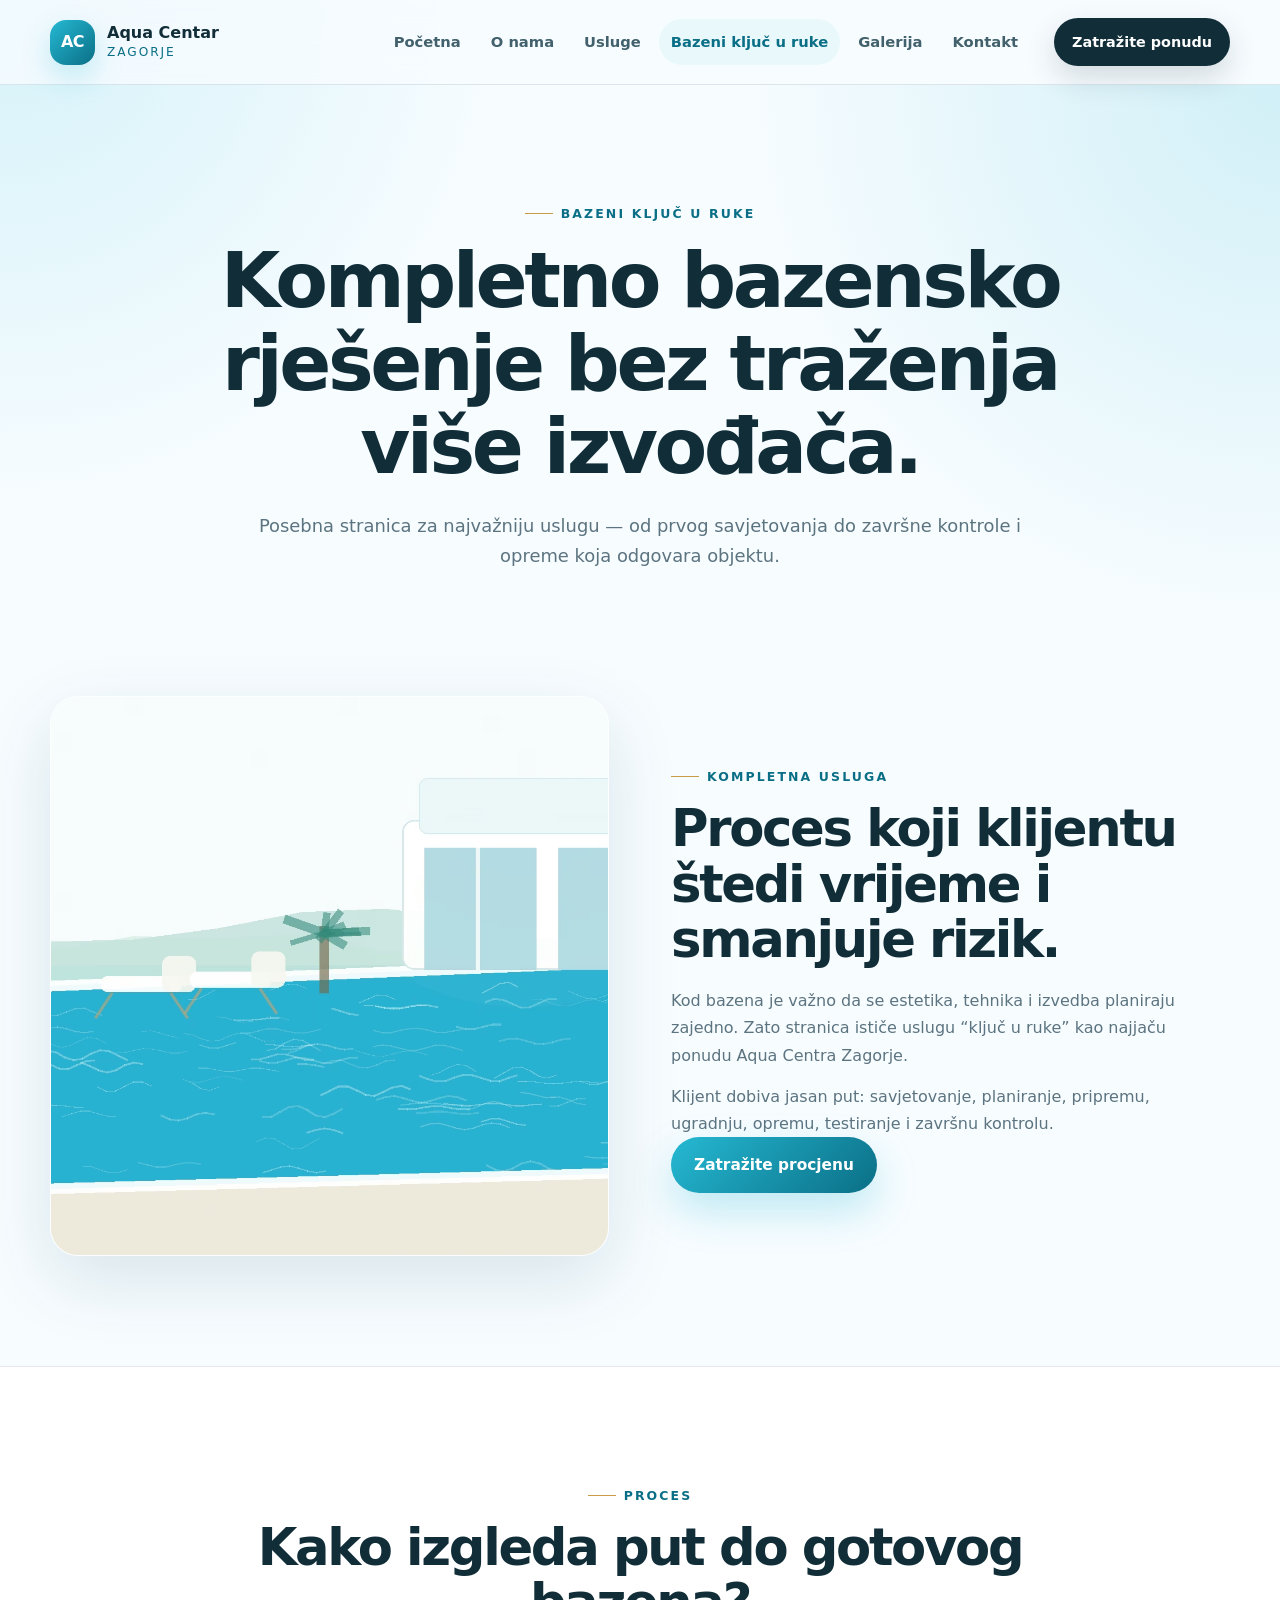
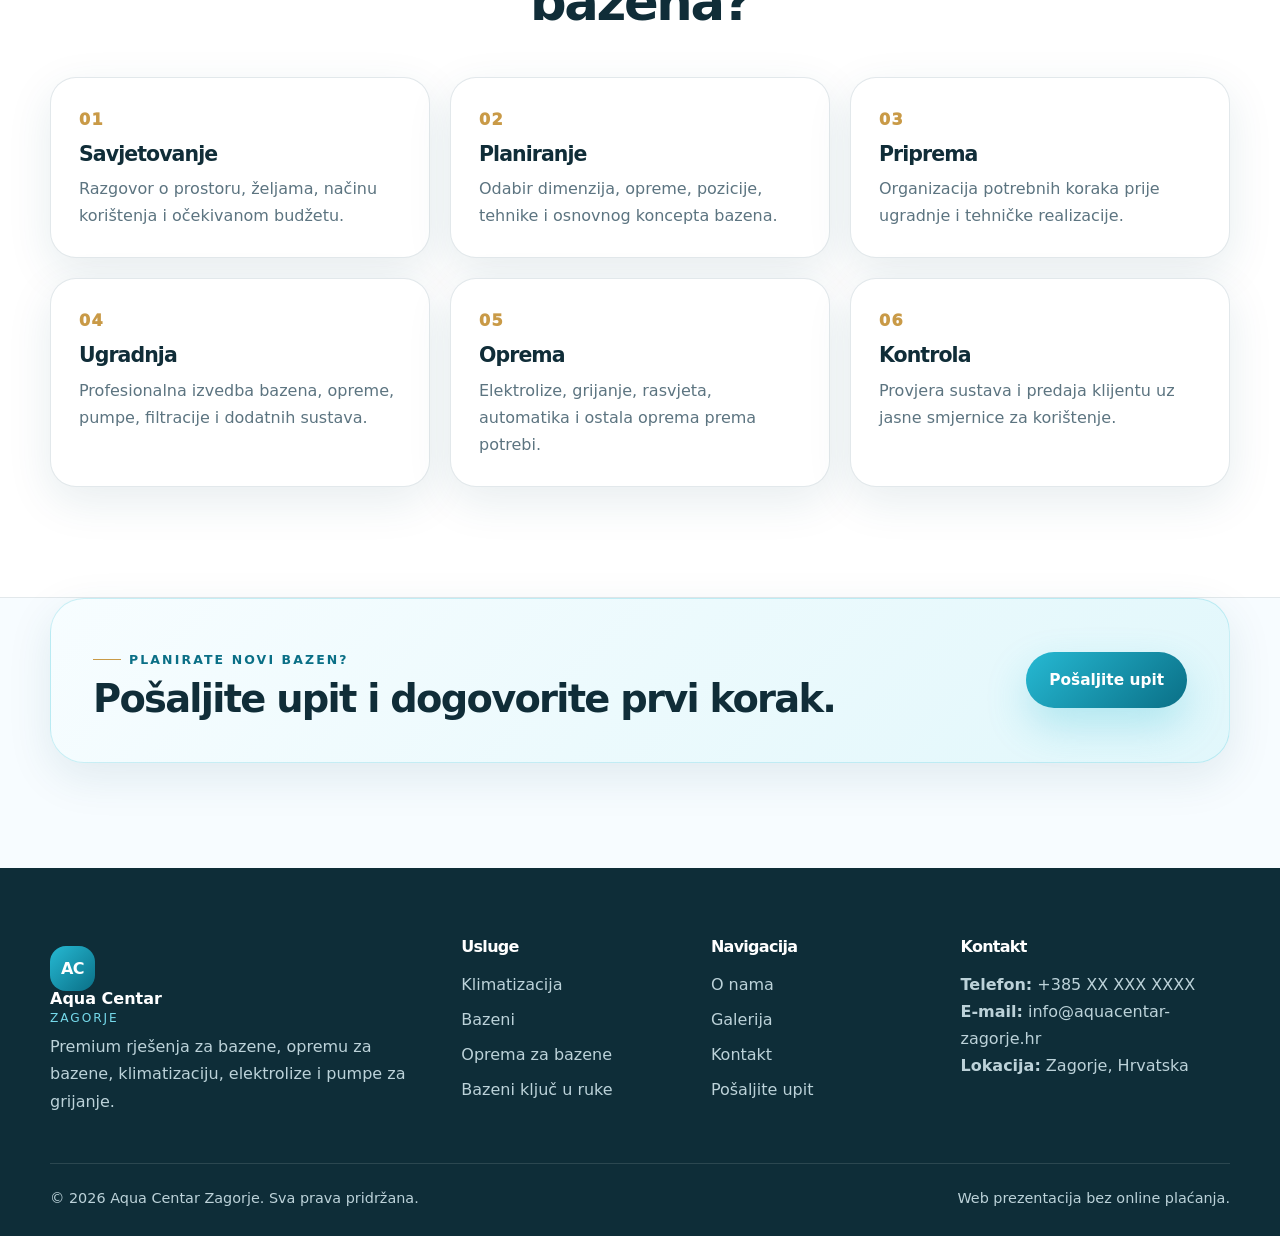
==== bazeni-kljuc-u-ruke.html @ 4408a1e6 "1" ====
<!doctype html><html lang="hr"><head><meta charset="utf-8"><meta name="viewport" content="width=device-width, initial-scale=1"><title>Bazeni ključ u ruke | Aqua Centar Zagorje</title><meta name="description" content="Kompletni bazeni ključ u ruke: savjetovanje, planiranje, oprema, ugradnja i završna kontrola."><meta name="theme-color" content="#f7fcff"><link rel="icon" href="assets/img/favicon.svg" type="image/svg+xml"><link rel="preload" href="assets/img/hero-bazen-lux.avif" as="image" type="image/avif"><link rel="stylesheet" href="assets/css/style.css"></head><body><header class="site-header" id="top"><div class="container nav-wrap"><a class="brand" href="index.html" aria-label="Aqua Centar Zagorje početna"><span class="brand-mark">AC</span><span><strong>Aqua Centar</strong><small>Zagorje</small></span></a><button class="menu-toggle" aria-label="Otvori izbornik" aria-expanded="false"><span></span><span></span><span></span></button><nav class="site-nav" aria-label="Glavna navigacija"><a class="nav-link " href="index.html">Početna</a>
<a class="nav-link " href="o-nama.html">O nama</a>
<a class="nav-link " href="usluge.html">Usluge</a>
<a class="nav-link active" href="bazeni-kljuc-u-ruke.html">Bazeni ključ u ruke</a>
<a class="nav-link " href="galerija.html">Galerija</a>
<a class="nav-link " href="kontakt.html">Kontakt</a></nav><a class="nav-cta" href="kontakt.html">Zatražite ponudu</a></div></header><main><section class="page-hero section-pad compact key-hero"><div class="container narrow reveal"><span class="eyebrow">Bazeni ključ u ruke</span><h1>Kompletno bazensko rješenje bez traženja više izvođača.</h1><p>Posebna stranica za najvažniju uslugu — od prvog savjetovanja do završne kontrole i opreme koja odgovara objektu.</p></div></section><section class="section-pad small-top"><div class="container split-grid"><div class="image-frame reveal"><img src="assets/img/hero-bazen-lux.avif" alt="Premium bazen ključ u ruke" loading="lazy" width="1500" height="1000"></div><div class="split-copy reveal delay-1"><span class="eyebrow">Kompletna usluga</span><h2>Proces koji klijentu štedi vrijeme i smanjuje rizik.</h2><p>Kod bazena je važno da se estetika, tehnika i izvedba planiraju zajedno. Zato stranica ističe uslugu “ključ u ruke” kao najjaču ponudu Aqua Centra Zagorje.</p><p>Klijent dobiva jasan put: savjetovanje, planiranje, pripremu, ugradnju, opremu, testiranje i završnu kontrolu.</p><a class="btn btn-primary" href="kontakt.html#upit">Zatražite procjenu</a></div></div></section><section class="section-pad process-section"><div class="container section-head reveal"><span class="eyebrow">Proces</span><h2>Kako izgleda put do gotovog bazena?</h2></div><div class="container process-grid"><div class="process-step reveal"><span>01</span><h3>Savjetovanje</h3><p>Razgovor o prostoru, željama, načinu korištenja i očekivanom budžetu.</p></div><div class="process-step reveal delay-1"><span>02</span><h3>Planiranje</h3><p>Odabir dimenzija, opreme, pozicije, tehnike i osnovnog koncepta bazena.</p></div><div class="process-step reveal delay-2"><span>03</span><h3>Priprema</h3><p>Organizacija potrebnih koraka prije ugradnje i tehničke realizacije.</p></div><div class="process-step reveal"><span>04</span><h3>Ugradnja</h3><p>Profesionalna izvedba bazena, opreme, pumpe, filtracije i dodatnih sustava.</p></div><div class="process-step reveal delay-1"><span>05</span><h3>Oprema</h3><p>Elektrolize, grijanje, rasvjeta, automatika i ostala oprema prema potrebi.</p></div><div class="process-step reveal delay-2"><span>06</span><h3>Kontrola</h3><p>Provjera sustava i predaja klijentu uz jasne smjernice za korištenje.</p></div></div></section><section class="cta-band reveal"><div class="container cta-inner"><div><span class="eyebrow">Planirate novi bazen?</span><h2>Pošaljite upit i dogovorite prvi korak.</h2></div><a class="btn btn-primary" href="kontakt.html#upit">Pošaljite upit</a></div></section></main><footer class="site-footer"><div class="container footer-grid"><div><a class="brand footer-brand" href="index.html"><span class="brand-mark">AC</span><span><strong>Aqua Centar</strong><small>Zagorje</small></span></a><p>Premium rješenja za bazene, opremu za bazene, klimatizaciju, elektrolize i pumpe za grijanje.</p></div><div><h3>Usluge</h3><a href="usluge.html#klimatizacija">Klimatizacija</a><a href="usluge.html#bazeni">Bazeni</a><a href="usluge.html#oprema">Oprema za bazene</a><a href="bazeni-kljuc-u-ruke.html">Bazeni ključ u ruke</a></div><div><h3>Navigacija</h3><a href="o-nama.html">O nama</a><a href="galerija.html">Galerija</a><a href="kontakt.html">Kontakt</a><a href="kontakt.html#upit">Pošaljite upit</a></div><div><h3>Kontakt</h3><p><strong>Telefon:</strong> +385 XX XXX XXXX</p><p><strong>E-mail:</strong> info@aquacentar-zagorje.hr</p><p><strong>Lokacija:</strong> Zagorje, Hrvatska</p></div></div><div class="footer-bottom container"><span>© 2026 Aqua Centar Zagorje. Sva prava pridržana.</span><span>Web prezentacija bez online plaćanja.</span></div></footer><script src="assets/js/main.js"></script></body></html>
---- assets/css/style.css ----
:root{--bg:#f7fcff;--surface:#fff;--text:#102d38;--muted:#5c7480;--aqua:#26b9d3;--aqua-dark:#0a6f86;--gold:#c99a47;--line:rgba(20,71,88,.12);--shadow:0 24px 70px rgba(16,77,96,.13);--shadow-soft:0 14px 45px rgba(16,77,96,.10);--radius:28px;--container:1180px}*{box-sizing:border-box}html{scroll-behavior:smooth}body{margin:0;font-family:Inter,ui-sans-serif,system-ui,-apple-system,BlinkMacSystemFont,"Segoe UI",sans-serif;background:radial-gradient(circle at top left,rgba(56,197,221,.18),transparent 32rem),var(--bg);color:var(--text);line-height:1.7;overflow-x:hidden}img{max-width:100%;display:block}a{color:inherit;text-decoration:none}.container{width:min(var(--container),calc(100% - 40px));margin-inline:auto}.section-pad{padding:110px 0}.small-top{padding-top:54px}.compact{padding-bottom:70px}.narrow{max-width:870px;text-align:center}.site-header{position:sticky;top:0;z-index:50;background:rgba(247,252,255,.82);backdrop-filter:blur(18px);border-bottom:1px solid var(--line)}.nav-wrap{height:84px;display:flex;align-items:center;gap:24px}.brand{display:inline-flex;align-items:center;gap:12px;min-width:max-content}.brand-mark{width:45px;height:45px;border-radius:16px;display:grid;place-items:center;background:linear-gradient(135deg,var(--aqua),var(--aqua-dark));color:#fff;font-weight:900;letter-spacing:-.04em;box-shadow:0 12px 28px rgba(38,185,211,.25)}.brand strong{display:block;font-size:1rem;line-height:1;color:var(--text)}.brand small{display:block;font-size:.76rem;line-height:1.2;color:var(--aqua-dark);letter-spacing:.16em;text-transform:uppercase;margin-top:4px}.site-nav{display:flex;align-items:center;gap:6px;margin-left:auto}.nav-link{font-size:.92rem;font-weight:700;color:#42616c;padding:10px 12px;border-radius:999px;transition:.25s ease}.nav-link:hover,.nav-link.active{background:#e9f8fb;color:var(--aqua-dark)}.nav-cta{padding:12px 18px;border-radius:999px;background:var(--text);color:#fff;font-weight:800;font-size:.9rem;box-shadow:0 12px 30px rgba(16,45,56,.16);transition:.25s ease}.nav-cta:hover{transform:translateY(-2px);box-shadow:0 18px 38px rgba(16,45,56,.22)}.menu-toggle{display:none;margin-left:auto;width:44px;height:44px;border:0;background:#fff;border-radius:14px;box-shadow:var(--shadow-soft);padding:10px}.menu-toggle span{display:block;height:2px;background:var(--text);border-radius:2px;margin:6px 0;transition:.25s ease}.eyebrow{display:inline-flex;align-items:center;gap:8px;color:var(--aqua-dark);font-size:.78rem;font-weight:900;letter-spacing:.17em;text-transform:uppercase}.eyebrow:before{content:"";width:28px;height:1px;background:var(--gold)}h1,h2,h3{line-height:1.08;margin:0;color:var(--text);letter-spacing:-.045em}h1{font-size:clamp(2.7rem,6vw,5.9rem);max-width:1050px}h2{font-size:clamp(2rem,4vw,3.75rem)}h3{font-size:1.28rem}p{margin:0;color:var(--muted)}.hero{padding-top:90px}.hero-grid{display:grid;grid-template-columns:1.02fr .98fr;gap:58px;align-items:center}.hero-copy p{font-size:1.16rem;max-width:650px;margin:26px 0 0}.hero-copy .eyebrow{margin-bottom:20px}.hero-actions{display:flex;gap:14px;flex-wrap:wrap;margin-top:34px}.btn{display:inline-flex;align-items:center;justify-content:center;border:0;cursor:pointer;border-radius:999px;padding:15px 23px;font-weight:900;transition:.25s ease;font-size:.96rem}.btn-primary{background:linear-gradient(135deg,var(--aqua),var(--aqua-dark));color:#fff;box-shadow:0 18px 40px rgba(38,185,211,.27)}.btn-primary:hover{transform:translateY(-3px);box-shadow:0 22px 50px rgba(38,185,211,.35)}.btn-ghost{background:#fff;color:var(--text);box-shadow:var(--shadow-soft);border:1px solid var(--line)}.btn-ghost:hover{transform:translateY(-3px);border-color:rgba(38,185,211,.28)}.trust-strip{display:flex;gap:12px;flex-wrap:wrap;margin-top:26px}.trust-strip span{background:rgba(255,255,255,.76);border:1px solid var(--line);padding:9px 13px;border-radius:999px;color:#42616c;font-weight:800;font-size:.84rem}.hero-media{position:relative}.hero-media img,.image-frame img,.image-main,.detail-card img,.gallery-item img{border-radius:var(--radius);box-shadow:var(--shadow);border:1px solid rgba(255,255,255,.7);object-fit:cover}.hero-media img{height:min(68vh,680px);width:100%}.glass-card{background:rgba(255,255,255,.78);border:1px solid rgba(255,255,255,.88);box-shadow:var(--shadow-soft);backdrop-filter:blur(14px)}.floating-card{position:absolute;right:28px;bottom:28px;border-radius:24px;padding:20px 22px;max-width:255px}.floating-card strong{display:block;font-size:1.05rem}.floating-card span{display:block;color:var(--muted);font-size:.92rem;margin-top:3px}.section-head{text-align:center;max-width:810px;margin:0 auto 46px}.section-head h2{margin-top:14px}.section-head p{margin:18px auto 0;max-width:680px}.section-head.left{text-align:left;margin:0}.services-grid{display:grid;grid-template-columns:repeat(3,1fr);gap:22px}.service-card{background:rgba(255,255,255,.86);border:1px solid var(--line);border-radius:26px;padding:28px;box-shadow:var(--shadow-soft);transition:.3s ease;min-height:270px;display:flex;flex-direction:column}.service-card:hover{transform:translateY(-8px);box-shadow:var(--shadow)}.service-card .icon{width:50px;height:50px;border-radius:18px;background:linear-gradient(135deg,#e8fbff,#fff);display:grid;place-items:center;color:var(--aqua-dark);font-size:1.45rem;font-weight:900;box-shadow:inset 0 0 0 1px rgba(38,185,211,.15)}.service-card h3{margin-top:22px}.service-card p{margin-top:11px}.service-card a,.text-link{margin-top:auto;color:var(--aqua-dark);font-weight:900;display:inline-flex;align-items:center;gap:8px}.service-card a:after,.text-link:after{content:"→";transition:.2s ease}.service-card a:hover:after,.text-link:hover:after{transform:translateX(4px)}.service-card.featured{background:linear-gradient(145deg,#fff,#e9f9fc);border-color:rgba(38,185,211,.28)}.split-section{position:relative}.split-grid{display:grid;grid-template-columns:1fr 1fr;gap:62px;align-items:center}.split-copy h2{margin:14px 0 20px}.split-copy p+p{margin-top:14px}.image-stack{position:relative;min-height:620px}.image-main{width:84%;height:550px}.image-small{position:absolute;width:44%;right:0;bottom:0;border-radius:24px;box-shadow:var(--shadow);border:10px solid var(--bg);object-fit:cover}.check-list{list-style:none;padding:0;margin:26px 0;display:grid;gap:12px}.check-list li{position:relative;padding-left:34px;color:#365965;font-weight:800}.check-list li:before{content:"✓";position:absolute;left:0;top:0;width:22px;height:22px;border-radius:50%;display:grid;place-items:center;background:#e5f8fc;color:var(--aqua-dark);font-size:.8rem}.why-section{background:linear-gradient(180deg,rgba(255,255,255,.38),rgba(232,248,252,.55));border-block:1px solid var(--line)}.why-grid{display:grid;grid-template-columns:.9fr 1.1fr;gap:50px;align-items:start}.benefits{display:grid;gap:18px}.benefit,.value-card,.process-step{background:#fff;border:1px solid var(--line);border-radius:26px;padding:28px;box-shadow:var(--shadow-soft)}.benefit strong,.value-card span,.process-step span{display:inline-flex;color:var(--gold);font-weight:1000;letter-spacing:.08em;margin-bottom:10px}.benefit p,.value-card p,.process-step p{margin-top:10px}.cta-band{padding:0 0 105px}.cta-inner{display:flex;align-items:center;justify-content:space-between;gap:24px;background:linear-gradient(135deg,#f7fdff,#e1f7fb);border:1px solid rgba(38,185,211,.22);border-radius:34px;padding:42px;box-shadow:var(--shadow-soft)}.cta-inner h2{font-size:clamp(1.8rem,3vw,3rem);margin-top:8px}.page-hero{background:radial-gradient(circle at top right,rgba(38,185,211,.18),transparent 34rem)}.page-hero .narrow .eyebrow{justify-content:center;margin-bottom:16px}.page-hero p{font-size:1.12rem;margin:22px auto 0;max-width:780px}.image-frame img{height:560px;width:100%}.values-grid{display:grid;grid-template-columns:repeat(3,1fr);gap:22px}.service-detail-wrap{background:linear-gradient(180deg,transparent,rgba(232,248,252,.42))}.detail-list{display:grid;gap:26px}.detail-card{display:grid;grid-template-columns:.92fr 1.08fr;gap:28px;align-items:center;background:rgba(255,255,255,.9);border:1px solid var(--line);border-radius:34px;padding:28px;box-shadow:var(--shadow-soft);scroll-margin-top:110px}.detail-card.reverse{grid-template-columns:1.08fr .92fr}.detail-card.reverse div{order:2}.detail-card.reverse img{order:1}.detail-card h2{margin:12px 0 16px;font-size:clamp(1.8rem,3vw,3rem)}.detail-card p{font-size:1.03rem}.detail-card img{height:390px;width:100%}.text-link{margin-top:22px}.process-section{background:#fff;border-block:1px solid var(--line)}.process-grid{display:grid;grid-template-columns:repeat(3,1fr);gap:20px}.gallery-grid{display:grid;grid-template-columns:repeat(3,1fr);grid-auto-rows:310px;gap:20px}.gallery-item{margin:0;position:relative;border-radius:28px;overflow:hidden;box-shadow:var(--shadow-soft);background:#fff}.gallery-item.large{grid-column:span 2;grid-row:span 2}.gallery-item img{width:100%;height:100%;border-radius:0;box-shadow:none;border:0}.gallery-item figcaption{position:absolute;left:16px;right:16px;bottom:16px;background:rgba(255,255,255,.82);backdrop-filter:blur(12px);border-radius:18px;padding:12px 15px;color:var(--text);font-weight:900}.contact-grid{display:grid;grid-template-columns:.92fr 1.08fr;gap:28px;align-items:start}.contact-card,.quote-form{background:#fff;border:1px solid var(--line);border-radius:32px;padding:34px;box-shadow:var(--shadow-soft)}.contact-card h2,.quote-form h2{margin:12px 0 16px}.contact-lines{display:grid;gap:8px;margin:24px 0}.map-placeholder{height:255px;border-radius:24px;background:linear-gradient(135deg,#e5f8fc,#fff);border:1px solid rgba(38,185,211,.18);display:grid;place-items:center;color:var(--aqua-dark);font-weight:900}.quote-form{display:grid;gap:15px}.quote-form label{display:grid;gap:7px;color:#365965;font-weight:900}.quote-form input,.quote-form select,.quote-form textarea{width:100%;border:1px solid rgba(16,77,96,.16);border-radius:16px;padding:14px 15px;background:#f8fdff;color:var(--text);font:inherit;outline:none;transition:.2s ease}.quote-form input:focus,.quote-form select:focus,.quote-form textarea:focus{border-color:var(--aqua);box-shadow:0 0 0 4px rgba(38,185,211,.13)}.quote-form .btn{width:max-content}.form-note{font-size:.85rem}.site-footer{background:#0e2d38;color:#d9edf2;padding:70px 0 26px}.site-footer p,.site-footer a,.footer-bottom{color:#bcd2d9}.footer-grid{display:grid;grid-template-columns:1.4fr .8fr .8fr 1fr;gap:34px}.footer-brand{margin-bottom:18px}.site-footer .brand strong{color:#fff}.site-footer .brand small{color:#75d9ea}.site-footer .brand-mark{box-shadow:none}.site-footer h3{font-size:1rem;color:#fff;margin-bottom:16px}.site-footer a{display:block;margin:8px 0;transition:.2s ease}.site-footer a:hover{color:#fff;transform:translateX(3px)}.footer-bottom{display:flex;justify-content:space-between;gap:20px;border-top:1px solid rgba(255,255,255,.12);margin-top:48px;padding-top:22px;font-size:.9rem}.reveal{opacity:0;transform:translateY(28px);transition:opacity .8s ease,transform .8s ease}.reveal.visible{opacity:1;transform:none}.delay-1{transition-delay:.12s}.delay-2{transition-delay:.22s}@media(max-width:1040px){.nav-cta{display:none}.site-nav{gap:2px}.nav-link{font-size:.86rem;padding:8px 9px}.hero-grid,.split-grid,.why-grid,.contact-grid{grid-template-columns:1fr}.hero-media img{height:540px}.image-stack{min-height:560px}.services-grid,.values-grid,.process-grid{grid-template-columns:repeat(2,1fr)}.detail-card,.detail-card.reverse{grid-template-columns:1fr}.detail-card.reverse div,.detail-card.reverse img{order:initial}.gallery-grid{grid-template-columns:repeat(2,1fr)}.footer-grid{grid-template-columns:repeat(2,1fr)}}@media(max-width:760px){.container{width:min(100% - 28px,var(--container))}.section-pad{padding:78px 0}.small-top{padding-top:35px}.nav-wrap{height:72px}.menu-toggle{display:block}.site-nav{position:absolute;top:72px;left:14px;right:14px;display:grid;background:rgba(255,255,255,.96);backdrop-filter:blur(18px);border:1px solid var(--line);border-radius:22px;padding:12px;box-shadow:var(--shadow);opacity:0;visibility:hidden;transform:translateY(-8px);transition:.22s ease}.site-nav.open{opacity:1;visibility:visible;transform:none}.nav-link{padding:13px 14px;font-size:.95rem}.menu-toggle.open span:nth-child(1){transform:translateY(8px) rotate(45deg)}.menu-toggle.open span:nth-child(2){opacity:0}.menu-toggle.open span:nth-child(3){transform:translateY(-8px) rotate(-45deg)}.hero{padding-top:58px}.hero-grid{gap:32px}.hero-media img{height:410px}.floating-card{left:16px;right:16px;bottom:16px}.services-grid,.values-grid,.process-grid{grid-template-columns:1fr}.split-grid{gap:34px}.image-stack{min-height:auto}.image-main,.image-frame img{width:100%;height:380px}.image-small{position:relative;width:80%;margin:-70px 0 0 auto}.cta-band{padding-bottom:78px}.cta-inner{display:grid;padding:28px;border-radius:28px}.detail-card{padding:18px;border-radius:28px}.detail-card img{height:285px}.gallery-grid{display:grid;grid-template-columns:1fr;grid-auto-rows:285px}.gallery-item.large{grid-column:auto;grid-row:span 1}.contact-card,.quote-form{padding:24px;border-radius:26px}.footer-grid{grid-template-columns:1fr}.footer-bottom{display:grid}.trust-strip span{font-size:.78rem}.hero-copy p,.page-hero p{font-size:1rem}h1{font-size:clamp(2.35rem,14vw,4rem)}}@media(prefers-reduced-motion:reduce){*{scroll-behavior:auto!important}.reveal{opacity:1;transform:none;transition:none}.btn,.service-card,.nav-cta{transition:none}}
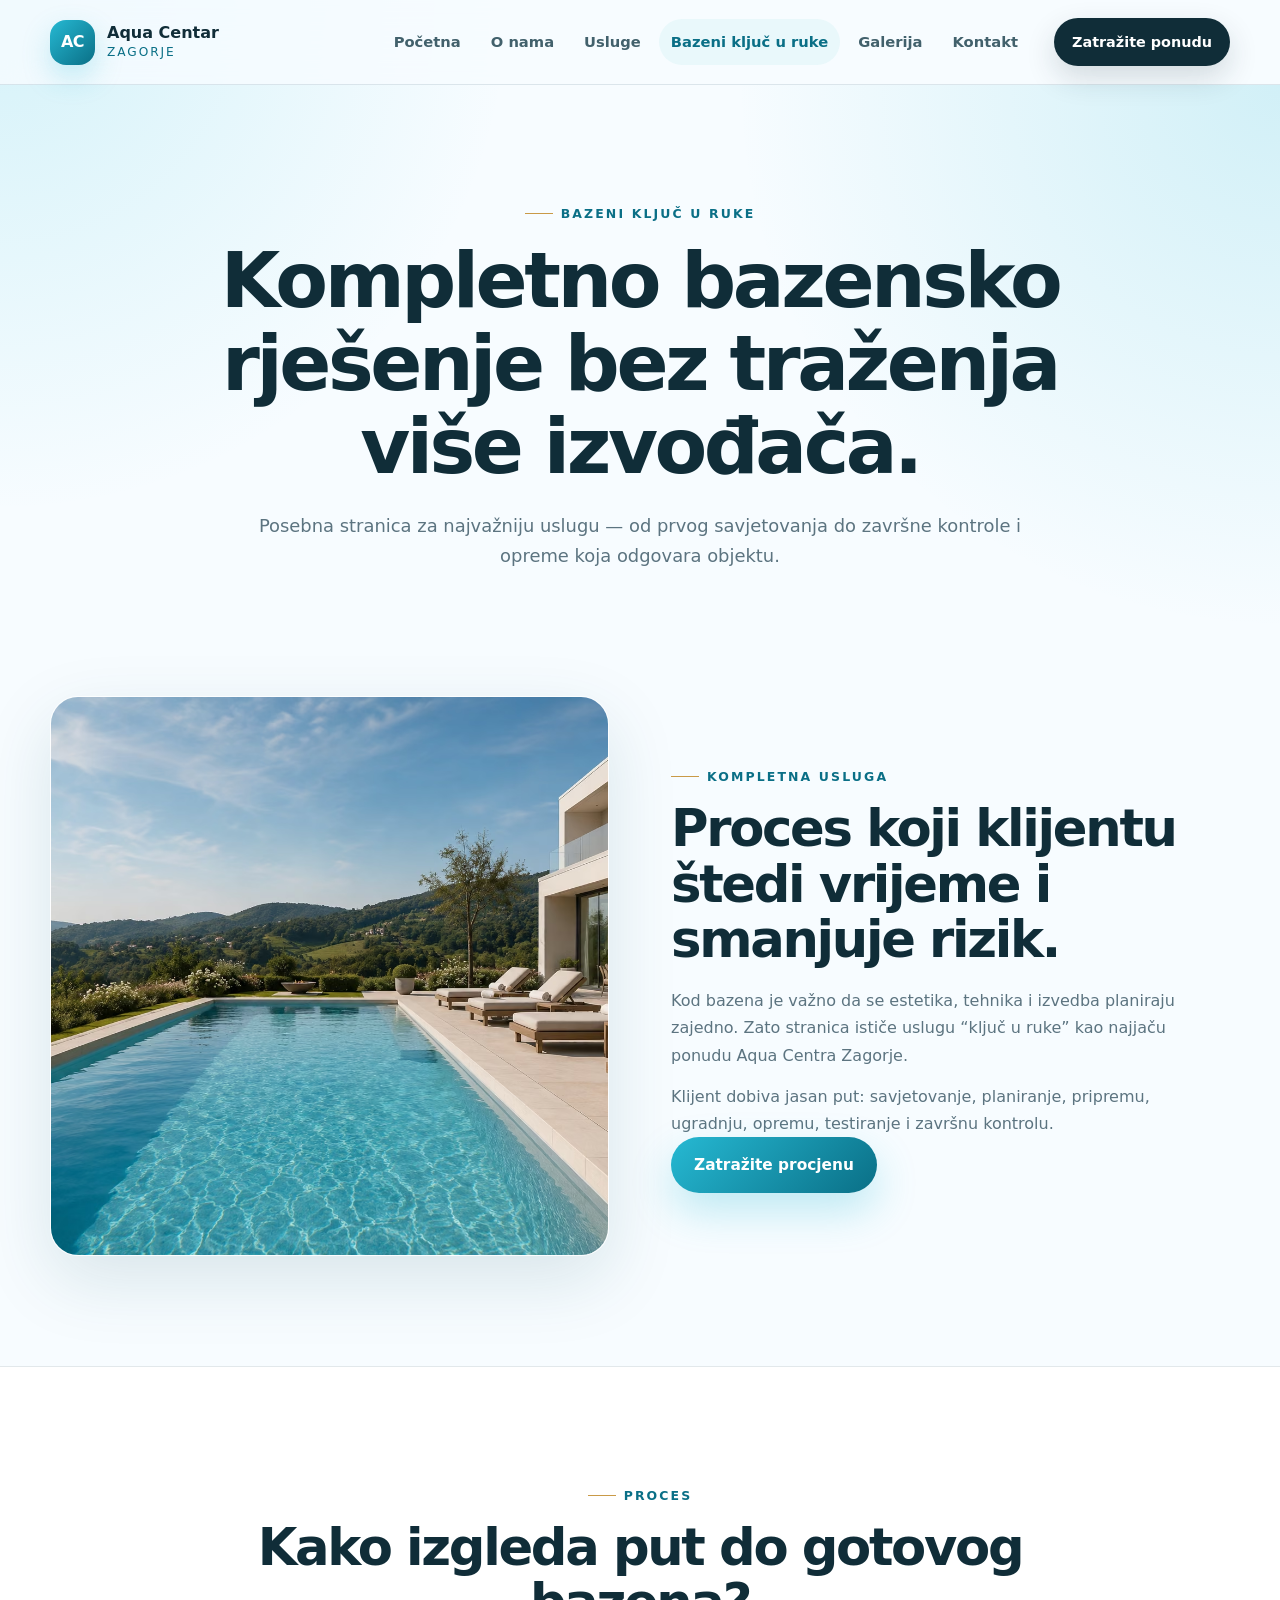
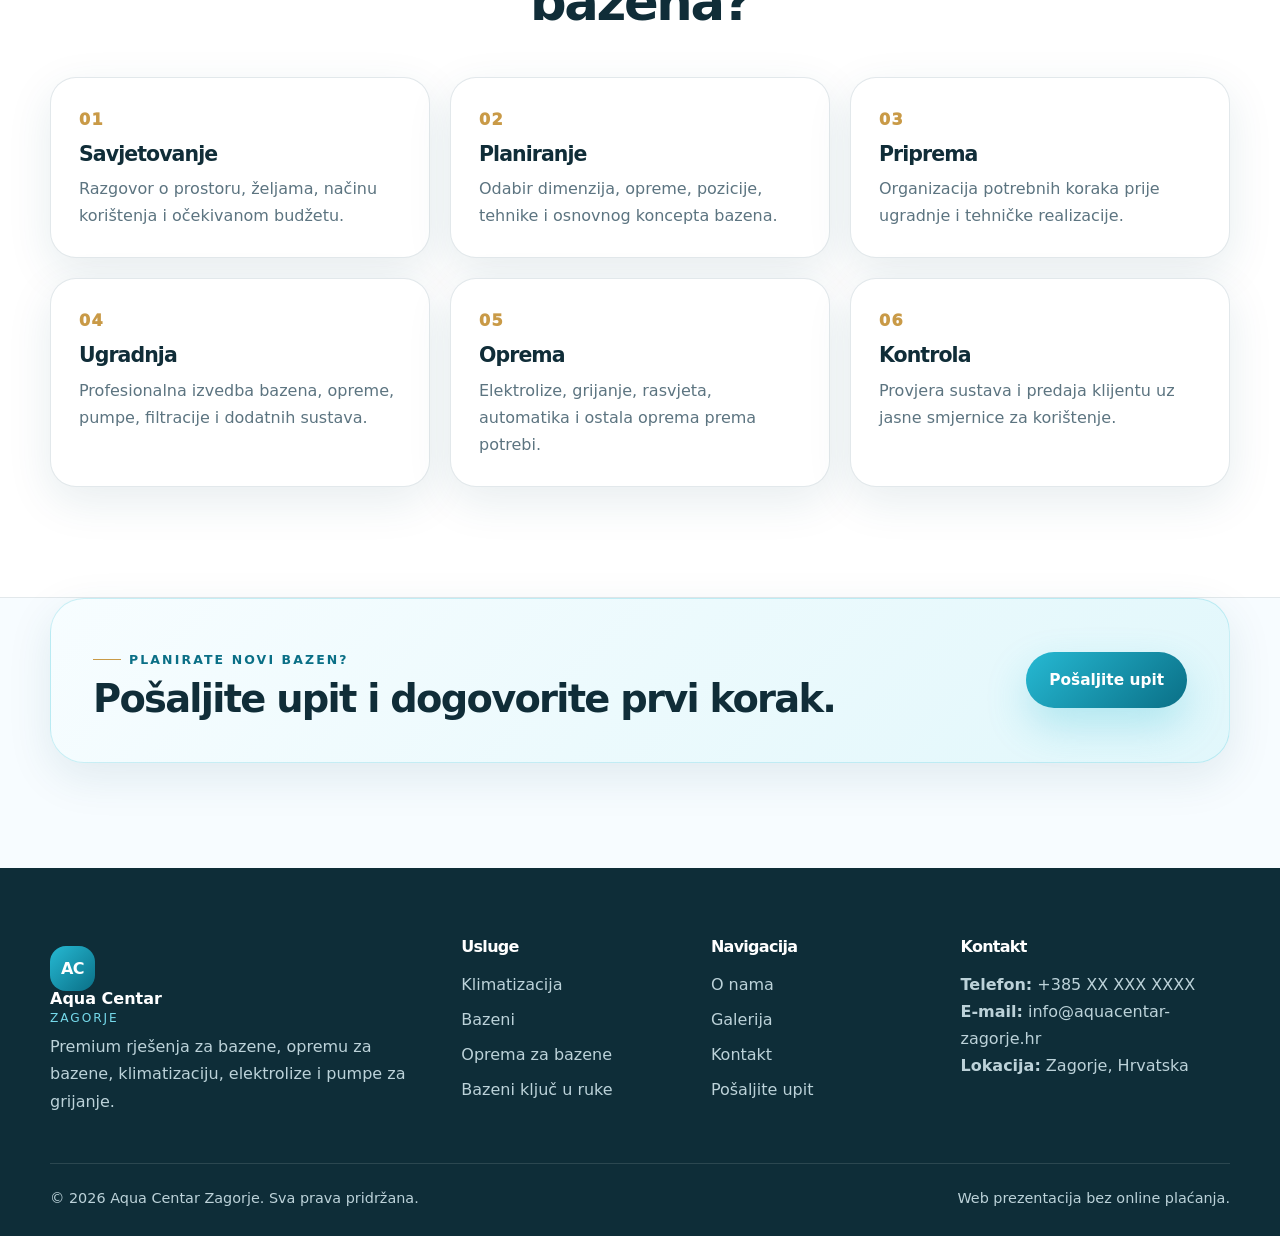
==== commit ef807445: "4" ====
--- a/bazeni-kljuc-u-ruke.html
+++ b/bazeni-kljuc-u-ruke.html
@@ -1,6 +1,6 @@
-<!doctype html><html lang="hr"><head><meta charset="utf-8"><meta name="viewport" content="width=device-width, initial-scale=1"><title>Bazeni ključ u ruke | Aqua Centar Zagorje</title><meta name="description" content="Kompletni bazeni ključ u ruke: savjetovanje, planiranje, oprema, ugradnja i završna kontrola."><meta name="theme-color" content="#f7fcff"><link rel="icon" href="assets/img/favicon.svg" type="image/svg+xml"><link rel="preload" href="assets/img/hero-bazen-lux.avif" as="image" type="image/avif"><link rel="stylesheet" href="assets/css/style.css"></head><body><header class="site-header" id="top"><div class="container nav-wrap"><a class="brand" href="index.html" aria-label="Aqua Centar Zagorje početna"><span class="brand-mark">AC</span><span><strong>Aqua Centar</strong><small>Zagorje</small></span></a><button class="menu-toggle" aria-label="Otvori izbornik" aria-expanded="false"><span></span><span></span><span></span></button><nav class="site-nav" aria-label="Glavna navigacija"><a class="nav-link " href="index.html">Početna</a>
+<!doctype html><html lang="hr"><head><meta charset="utf-8"><meta name="viewport" content="width=device-width, initial-scale=1"><script>document.documentElement.classList.add('js');</script><title>Bazeni ključ u ruke | Aqua Centar Zagorje</title><meta name="description" content="Kompletni bazeni ključ u ruke: savjetovanje, planiranje, oprema, ugradnja i završna kontrola."><meta name="theme-color" content="#f7fcff"><link rel="icon" href="assets/img/favicon.svg" type="image/svg+xml"><link rel="preload" href="assets/img/hero-bazen-lux.avif" as="image" type="image/avif"><link rel="stylesheet" href="assets/css/style.css"></head><body><header class="site-header" id="top"><div class="container nav-wrap"><a class="brand" href="index.html" aria-label="Aqua Centar Zagorje početna"><span class="brand-mark">AC</span><span><strong>Aqua Centar</strong><small>Zagorje</small></span></a><button class="menu-toggle" aria-label="Otvori izbornik" aria-expanded="false"><span></span><span></span><span></span></button><nav class="site-nav" aria-label="Glavna navigacija"><a class="nav-link " href="index.html">Početna</a>
 <a class="nav-link " href="o-nama.html">O nama</a>
 <a class="nav-link " href="usluge.html">Usluge</a>
 <a class="nav-link active" href="bazeni-kljuc-u-ruke.html">Bazeni ključ u ruke</a>
 <a class="nav-link " href="galerija.html">Galerija</a>
-<a class="nav-link " href="kontakt.html">Kontakt</a></nav><a class="nav-cta" href="kontakt.html">Zatražite ponudu</a></div></header><main><section class="page-hero section-pad compact key-hero"><div class="container narrow reveal"><span class="eyebrow">Bazeni ključ u ruke</span><h1>Kompletno bazensko rješenje bez traženja više izvođača.</h1><p>Posebna stranica za najvažniju uslugu — od prvog savjetovanja do završne kontrole i opreme koja odgovara objektu.</p></div></section><section class="section-pad small-top"><div class="container split-grid"><div class="image-frame reveal"><img src="assets/img/hero-bazen-lux.avif" alt="Premium bazen ključ u ruke" loading="lazy" width="1500" height="1000"></div><div class="split-copy reveal delay-1"><span class="eyebrow">Kompletna usluga</span><h2>Proces koji klijentu štedi vrijeme i smanjuje rizik.</h2><p>Kod bazena je važno da se estetika, tehnika i izvedba planiraju zajedno. Zato stranica ističe uslugu “ključ u ruke” kao najjaču ponudu Aqua Centra Zagorje.</p><p>Klijent dobiva jasan put: savjetovanje, planiranje, pripremu, ugradnju, opremu, testiranje i završnu kontrolu.</p><a class="btn btn-primary" href="kontakt.html#upit">Zatražite procjenu</a></div></div></section><section class="section-pad process-section"><div class="container section-head reveal"><span class="eyebrow">Proces</span><h2>Kako izgleda put do gotovog bazena?</h2></div><div class="container process-grid"><div class="process-step reveal"><span>01</span><h3>Savjetovanje</h3><p>Razgovor o prostoru, željama, načinu korištenja i očekivanom budžetu.</p></div><div class="process-step reveal delay-1"><span>02</span><h3>Planiranje</h3><p>Odabir dimenzija, opreme, pozicije, tehnike i osnovnog koncepta bazena.</p></div><div class="process-step reveal delay-2"><span>03</span><h3>Priprema</h3><p>Organizacija potrebnih koraka prije ugradnje i tehničke realizacije.</p></div><div class="process-step reveal"><span>04</span><h3>Ugradnja</h3><p>Profesionalna izvedba bazena, opreme, pumpe, filtracije i dodatnih sustava.</p></div><div class="process-step reveal delay-1"><span>05</span><h3>Oprema</h3><p>Elektrolize, grijanje, rasvjeta, automatika i ostala oprema prema potrebi.</p></div><div class="process-step reveal delay-2"><span>06</span><h3>Kontrola</h3><p>Provjera sustava i predaja klijentu uz jasne smjernice za korištenje.</p></div></div></section><section class="cta-band reveal"><div class="container cta-inner"><div><span class="eyebrow">Planirate novi bazen?</span><h2>Pošaljite upit i dogovorite prvi korak.</h2></div><a class="btn btn-primary" href="kontakt.html#upit">Pošaljite upit</a></div></section></main><footer class="site-footer"><div class="container footer-grid"><div><a class="brand footer-brand" href="index.html"><span class="brand-mark">AC</span><span><strong>Aqua Centar</strong><small>Zagorje</small></span></a><p>Premium rješenja za bazene, opremu za bazene, klimatizaciju, elektrolize i pumpe za grijanje.</p></div><div><h3>Usluge</h3><a href="usluge.html#klimatizacija">Klimatizacija</a><a href="usluge.html#bazeni">Bazeni</a><a href="usluge.html#oprema">Oprema za bazene</a><a href="bazeni-kljuc-u-ruke.html">Bazeni ključ u ruke</a></div><div><h3>Navigacija</h3><a href="o-nama.html">O nama</a><a href="galerija.html">Galerija</a><a href="kontakt.html">Kontakt</a><a href="kontakt.html#upit">Pošaljite upit</a></div><div><h3>Kontakt</h3><p><strong>Telefon:</strong> +385 XX XXX XXXX</p><p><strong>E-mail:</strong> info@aquacentar-zagorje.hr</p><p><strong>Lokacija:</strong> Zagorje, Hrvatska</p></div></div><div class="footer-bottom container"><span>© 2026 Aqua Centar Zagorje. Sva prava pridržana.</span><span>Web prezentacija bez online plaćanja.</span></div></footer><script src="assets/js/main.js"></script></body></html>+<a class="nav-link " href="kontakt.html">Kontakt</a></nav><a class="nav-cta" href="kontakt.html">Zatražite ponudu</a></div></header><main><section class="page-hero section-pad compact key-hero"><div class="container narrow reveal"><span class="eyebrow">Bazeni ključ u ruke</span><h1>Kompletno bazensko rješenje bez traženja više izvođača.</h1><p>Posebna stranica za najvažniju uslugu — od prvog savjetovanja do završne kontrole i opreme koja odgovara objektu.</p></div></section><section class="section-pad small-top"><div class="container split-grid"><div class="image-frame reveal"><img src="assets/img/hero-bazen-lux.avif" alt="Premium bazen ključ u ruke" width="1500" height="1000"></div><div class="split-copy reveal delay-1"><span class="eyebrow">Kompletna usluga</span><h2>Proces koji klijentu štedi vrijeme i smanjuje rizik.</h2><p>Kod bazena je važno da se estetika, tehnika i izvedba planiraju zajedno. Zato stranica ističe uslugu “ključ u ruke” kao najjaču ponudu Aqua Centra Zagorje.</p><p>Klijent dobiva jasan put: savjetovanje, planiranje, pripremu, ugradnju, opremu, testiranje i završnu kontrolu.</p><a class="btn btn-primary" href="kontakt.html#upit">Zatražite procjenu</a></div></div></section><section class="section-pad process-section"><div class="container section-head reveal"><span class="eyebrow">Proces</span><h2>Kako izgleda put do gotovog bazena?</h2></div><div class="container process-grid"><div class="process-step reveal"><span>01</span><h3>Savjetovanje</h3><p>Razgovor o prostoru, željama, načinu korištenja i očekivanom budžetu.</p></div><div class="process-step reveal delay-1"><span>02</span><h3>Planiranje</h3><p>Odabir dimenzija, opreme, pozicije, tehnike i osnovnog koncepta bazena.</p></div><div class="process-step reveal delay-2"><span>03</span><h3>Priprema</h3><p>Organizacija potrebnih koraka prije ugradnje i tehničke realizacije.</p></div><div class="process-step reveal"><span>04</span><h3>Ugradnja</h3><p>Profesionalna izvedba bazena, opreme, pumpe, filtracije i dodatnih sustava.</p></div><div class="process-step reveal delay-1"><span>05</span><h3>Oprema</h3><p>Elektrolize, grijanje, rasvjeta, automatika i ostala oprema prema potrebi.</p></div><div class="process-step reveal delay-2"><span>06</span><h3>Kontrola</h3><p>Provjera sustava i predaja klijentu uz jasne smjernice za korištenje.</p></div></div></section><section class="cta-band reveal"><div class="container cta-inner"><div><span class="eyebrow">Planirate novi bazen?</span><h2>Pošaljite upit i dogovorite prvi korak.</h2></div><a class="btn btn-primary" href="kontakt.html#upit">Pošaljite upit</a></div></section></main><footer class="site-footer"><div class="container footer-grid"><div><a class="brand footer-brand" href="index.html"><span class="brand-mark">AC</span><span><strong>Aqua Centar</strong><small>Zagorje</small></span></a><p>Premium rješenja za bazene, opremu za bazene, klimatizaciju, elektrolize i pumpe za grijanje.</p></div><div><h3>Usluge</h3><a href="usluge.html#klimatizacija">Klimatizacija</a><a href="usluge.html#bazeni">Bazeni</a><a href="usluge.html#oprema">Oprema za bazene</a><a href="bazeni-kljuc-u-ruke.html">Bazeni ključ u ruke</a></div><div><h3>Navigacija</h3><a href="o-nama.html">O nama</a><a href="galerija.html">Galerija</a><a href="kontakt.html">Kontakt</a><a href="kontakt.html#upit">Pošaljite upit</a></div><div><h3>Kontakt</h3><p><strong>Telefon:</strong> +385 XX XXX XXXX</p><p><strong>E-mail:</strong> info@aquacentar-zagorje.hr</p><p><strong>Lokacija:</strong> Zagorje, Hrvatska</p></div></div><div class="footer-bottom container"><span>© 2026 Aqua Centar Zagorje. Sva prava pridržana.</span><span>Web prezentacija bez online plaćanja.</span></div></footer><script src="assets/js/main.js"></script></body></html>
--- a/assets/css/style.css
+++ b/assets/css/style.css
@@ -1,2 +1,2 @@
 
-:root{--bg:#f7fcff;--surface:#fff;--text:#102d38;--muted:#5c7480;--aqua:#26b9d3;--aqua-dark:#0a6f86;--gold:#c99a47;--line:rgba(20,71,88,.12);--shadow:0 24px 70px rgba(16,77,96,.13);--shadow-soft:0 14px 45px rgba(16,77,96,.10);--radius:28px;--container:1180px}*{box-sizing:border-box}html{scroll-behavior:smooth}body{margin:0;font-family:Inter,ui-sans-serif,system-ui,-apple-system,BlinkMacSystemFont,"Segoe UI",sans-serif;background:radial-gradient(circle at top left,rgba(56,197,221,.18),transparent 32rem),var(--bg);color:var(--text);line-height:1.7;overflow-x:hidden}img{max-width:100%;display:block}a{color:inherit;text-decoration:none}.container{width:min(var(--container),calc(100% - 40px));margin-inline:auto}.section-pad{padding:110px 0}.small-top{padding-top:54px}.compact{padding-bottom:70px}.narrow{max-width:870px;text-align:center}.site-header{position:sticky;top:0;z-index:50;background:rgba(247,252,255,.82);backdrop-filter:blur(18px);border-bottom:1px solid var(--line)}.nav-wrap{height:84px;display:flex;align-items:center;gap:24px}.brand{display:inline-flex;align-items:center;gap:12px;min-width:max-content}.brand-mark{width:45px;height:45px;border-radius:16px;display:grid;place-items:center;background:linear-gradient(135deg,var(--aqua),var(--aqua-dark));color:#fff;font-weight:900;letter-spacing:-.04em;box-shadow:0 12px 28px rgba(38,185,211,.25)}.brand strong{display:block;font-size:1rem;line-height:1;color:var(--text)}.brand small{display:block;font-size:.76rem;line-height:1.2;color:var(--aqua-dark);letter-spacing:.16em;text-transform:uppercase;margin-top:4px}.site-nav{display:flex;align-items:center;gap:6px;margin-left:auto}.nav-link{font-size:.92rem;font-weight:700;color:#42616c;padding:10px 12px;border-radius:999px;transition:.25s ease}.nav-link:hover,.nav-link.active{background:#e9f8fb;color:var(--aqua-dark)}.nav-cta{padding:12px 18px;border-radius:999px;background:var(--text);color:#fff;font-weight:800;font-size:.9rem;box-shadow:0 12px 30px rgba(16,45,56,.16);transition:.25s ease}.nav-cta:hover{transform:translateY(-2px);box-shadow:0 18px 38px rgba(16,45,56,.22)}.menu-toggle{display:none;margin-left:auto;width:44px;height:44px;border:0;background:#fff;border-radius:14px;box-shadow:var(--shadow-soft);padding:10px}.menu-toggle span{display:block;height:2px;background:var(--text);border-radius:2px;margin:6px 0;transition:.25s ease}.eyebrow{display:inline-flex;align-items:center;gap:8px;color:var(--aqua-dark);font-size:.78rem;font-weight:900;letter-spacing:.17em;text-transform:uppercase}.eyebrow:before{content:"";width:28px;height:1px;background:var(--gold)}h1,h2,h3{line-height:1.08;margin:0;color:var(--text);letter-spacing:-.045em}h1{font-size:clamp(2.7rem,6vw,5.9rem);max-width:1050px}h2{font-size:clamp(2rem,4vw,3.75rem)}h3{font-size:1.28rem}p{margin:0;color:var(--muted)}.hero{padding-top:90px}.hero-grid{display:grid;grid-template-columns:1.02fr .98fr;gap:58px;align-items:center}.hero-copy p{font-size:1.16rem;max-width:650px;margin:26px 0 0}.hero-copy .eyebrow{margin-bottom:20px}.hero-actions{display:flex;gap:14px;flex-wrap:wrap;margin-top:34px}.btn{display:inline-flex;align-items:center;justify-content:center;border:0;cursor:pointer;border-radius:999px;padding:15px 23px;font-weight:900;transition:.25s ease;font-size:.96rem}.btn-primary{background:linear-gradient(135deg,var(--aqua),var(--aqua-dark));color:#fff;box-shadow:0 18px 40px rgba(38,185,211,.27)}.btn-primary:hover{transform:translateY(-3px);box-shadow:0 22px 50px rgba(38,185,211,.35)}.btn-ghost{background:#fff;color:var(--text);box-shadow:var(--shadow-soft);border:1px solid var(--line)}.btn-ghost:hover{transform:translateY(-3px);border-color:rgba(38,185,211,.28)}.trust-strip{display:flex;gap:12px;flex-wrap:wrap;margin-top:26px}.trust-strip span{background:rgba(255,255,255,.76);border:1px solid var(--line);padding:9px 13px;border-radius:999px;color:#42616c;font-weight:800;font-size:.84rem}.hero-media{position:relative}.hero-media img,.image-frame img,.image-main,.detail-card img,.gallery-item img{border-radius:var(--radius);box-shadow:var(--shadow);border:1px solid rgba(255,255,255,.7);object-fit:cover}.hero-media img{height:min(68vh,680px);width:100%}.glass-card{background:rgba(255,255,255,.78);border:1px solid rgba(255,255,255,.88);box-shadow:var(--shadow-soft);backdrop-filter:blur(14px)}.floating-card{position:absolute;right:28px;bottom:28px;border-radius:24px;padding:20px 22px;max-width:255px}.floating-card strong{display:block;font-size:1.05rem}.floating-card span{display:block;color:var(--muted);font-size:.92rem;margin-top:3px}.section-head{text-align:center;max-width:810px;margin:0 auto 46px}.section-head h2{margin-top:14px}.section-head p{margin:18px auto 0;max-width:680px}.section-head.left{text-align:left;margin:0}.services-grid{display:grid;grid-template-columns:repeat(3,1fr);gap:22px}.service-card{background:rgba(255,255,255,.86);border:1px solid var(--line);border-radius:26px;padding:28px;box-shadow:var(--shadow-soft);transition:.3s ease;min-height:270px;display:flex;flex-direction:column}.service-card:hover{transform:translateY(-8px);box-shadow:var(--shadow)}.service-card .icon{width:50px;height:50px;border-radius:18px;background:linear-gradient(135deg,#e8fbff,#fff);display:grid;place-items:center;color:var(--aqua-dark);font-size:1.45rem;font-weight:900;box-shadow:inset 0 0 0 1px rgba(38,185,211,.15)}.service-card h3{margin-top:22px}.service-card p{margin-top:11px}.service-card a,.text-link{margin-top:auto;color:var(--aqua-dark);font-weight:900;display:inline-flex;align-items:center;gap:8px}.service-card a:after,.text-link:after{content:"→";transition:.2s ease}.service-card a:hover:after,.text-link:hover:after{transform:translateX(4px)}.service-card.featured{background:linear-gradient(145deg,#fff,#e9f9fc);border-color:rgba(38,185,211,.28)}.split-section{position:relative}.split-grid{display:grid;grid-template-columns:1fr 1fr;gap:62px;align-items:center}.split-copy h2{margin:14px 0 20px}.split-copy p+p{margin-top:14px}.image-stack{position:relative;min-height:620px}.image-main{width:84%;height:550px}.image-small{position:absolute;width:44%;right:0;bottom:0;border-radius:24px;box-shadow:var(--shadow);border:10px solid var(--bg);object-fit:cover}.check-list{list-style:none;padding:0;margin:26px 0;display:grid;gap:12px}.check-list li{position:relative;padding-left:34px;color:#365965;font-weight:800}.check-list li:before{content:"✓";position:absolute;left:0;top:0;width:22px;height:22px;border-radius:50%;display:grid;place-items:center;background:#e5f8fc;color:var(--aqua-dark);font-size:.8rem}.why-section{background:linear-gradient(180deg,rgba(255,255,255,.38),rgba(232,248,252,.55));border-block:1px solid var(--line)}.why-grid{display:grid;grid-template-columns:.9fr 1.1fr;gap:50px;align-items:start}.benefits{display:grid;gap:18px}.benefit,.value-card,.process-step{background:#fff;border:1px solid var(--line);border-radius:26px;padding:28px;box-shadow:var(--shadow-soft)}.benefit strong,.value-card span,.process-step span{display:inline-flex;color:var(--gold);font-weight:1000;letter-spacing:.08em;margin-bottom:10px}.benefit p,.value-card p,.process-step p{margin-top:10px}.cta-band{padding:0 0 105px}.cta-inner{display:flex;align-items:center;justify-content:space-between;gap:24px;background:linear-gradient(135deg,#f7fdff,#e1f7fb);border:1px solid rgba(38,185,211,.22);border-radius:34px;padding:42px;box-shadow:var(--shadow-soft)}.cta-inner h2{font-size:clamp(1.8rem,3vw,3rem);margin-top:8px}.page-hero{background:radial-gradient(circle at top right,rgba(38,185,211,.18),transparent 34rem)}.page-hero .narrow .eyebrow{justify-content:center;margin-bottom:16px}.page-hero p{font-size:1.12rem;margin:22px auto 0;max-width:780px}.image-frame img{height:560px;width:100%}.values-grid{display:grid;grid-template-columns:repeat(3,1fr);gap:22px}.service-detail-wrap{background:linear-gradient(180deg,transparent,rgba(232,248,252,.42))}.detail-list{display:grid;gap:26px}.detail-card{display:grid;grid-template-columns:.92fr 1.08fr;gap:28px;align-items:center;background:rgba(255,255,255,.9);border:1px solid var(--line);border-radius:34px;padding:28px;box-shadow:var(--shadow-soft);scroll-margin-top:110px}.detail-card.reverse{grid-template-columns:1.08fr .92fr}.detail-card.reverse div{order:2}.detail-card.reverse img{order:1}.detail-card h2{margin:12px 0 16px;font-size:clamp(1.8rem,3vw,3rem)}.detail-card p{font-size:1.03rem}.detail-card img{height:390px;width:100%}.text-link{margin-top:22px}.process-section{background:#fff;border-block:1px solid var(--line)}.process-grid{display:grid;grid-template-columns:repeat(3,1fr);gap:20px}.gallery-grid{display:grid;grid-template-columns:repeat(3,1fr);grid-auto-rows:310px;gap:20px}.gallery-item{margin:0;position:relative;border-radius:28px;overflow:hidden;box-shadow:var(--shadow-soft);background:#fff}.gallery-item.large{grid-column:span 2;grid-row:span 2}.gallery-item img{width:100%;height:100%;border-radius:0;box-shadow:none;border:0}.gallery-item figcaption{position:absolute;left:16px;right:16px;bottom:16px;background:rgba(255,255,255,.82);backdrop-filter:blur(12px);border-radius:18px;padding:12px 15px;color:var(--text);font-weight:900}.contact-grid{display:grid;grid-template-columns:.92fr 1.08fr;gap:28px;align-items:start}.contact-card,.quote-form{background:#fff;border:1px solid var(--line);border-radius:32px;padding:34px;box-shadow:var(--shadow-soft)}.contact-card h2,.quote-form h2{margin:12px 0 16px}.contact-lines{display:grid;gap:8px;margin:24px 0}.map-placeholder{height:255px;border-radius:24px;background:linear-gradient(135deg,#e5f8fc,#fff);border:1px solid rgba(38,185,211,.18);display:grid;place-items:center;color:var(--aqua-dark);font-weight:900}.quote-form{display:grid;gap:15px}.quote-form label{display:grid;gap:7px;color:#365965;font-weight:900}.quote-form input,.quote-form select,.quote-form textarea{width:100%;border:1px solid rgba(16,77,96,.16);border-radius:16px;padding:14px 15px;background:#f8fdff;color:var(--text);font:inherit;outline:none;transition:.2s ease}.quote-form input:focus,.quote-form select:focus,.quote-form textarea:focus{border-color:var(--aqua);box-shadow:0 0 0 4px rgba(38,185,211,.13)}.quote-form .btn{width:max-content}.form-note{font-size:.85rem}.site-footer{background:#0e2d38;color:#d9edf2;padding:70px 0 26px}.site-footer p,.site-footer a,.footer-bottom{color:#bcd2d9}.footer-grid{display:grid;grid-template-columns:1.4fr .8fr .8fr 1fr;gap:34px}.footer-brand{margin-bottom:18px}.site-footer .brand strong{color:#fff}.site-footer .brand small{color:#75d9ea}.site-footer .brand-mark{box-shadow:none}.site-footer h3{font-size:1rem;color:#fff;margin-bottom:16px}.site-footer a{display:block;margin:8px 0;transition:.2s ease}.site-footer a:hover{color:#fff;transform:translateX(3px)}.footer-bottom{display:flex;justify-content:space-between;gap:20px;border-top:1px solid rgba(255,255,255,.12);margin-top:48px;padding-top:22px;font-size:.9rem}.reveal{opacity:0;transform:translateY(28px);transition:opacity .8s ease,transform .8s ease}.reveal.visible{opacity:1;transform:none}.delay-1{transition-delay:.12s}.delay-2{transition-delay:.22s}@media(max-width:1040px){.nav-cta{display:none}.site-nav{gap:2px}.nav-link{font-size:.86rem;padding:8px 9px}.hero-grid,.split-grid,.why-grid,.contact-grid{grid-template-columns:1fr}.hero-media img{height:540px}.image-stack{min-height:560px}.services-grid,.values-grid,.process-grid{grid-template-columns:repeat(2,1fr)}.detail-card,.detail-card.reverse{grid-template-columns:1fr}.detail-card.reverse div,.detail-card.reverse img{order:initial}.gallery-grid{grid-template-columns:repeat(2,1fr)}.footer-grid{grid-template-columns:repeat(2,1fr)}}@media(max-width:760px){.container{width:min(100% - 28px,var(--container))}.section-pad{padding:78px 0}.small-top{padding-top:35px}.nav-wrap{height:72px}.menu-toggle{display:block}.site-nav{position:absolute;top:72px;left:14px;right:14px;display:grid;background:rgba(255,255,255,.96);backdrop-filter:blur(18px);border:1px solid var(--line);border-radius:22px;padding:12px;box-shadow:var(--shadow);opacity:0;visibility:hidden;transform:translateY(-8px);transition:.22s ease}.site-nav.open{opacity:1;visibility:visible;transform:none}.nav-link{padding:13px 14px;font-size:.95rem}.menu-toggle.open span:nth-child(1){transform:translateY(8px) rotate(45deg)}.menu-toggle.open span:nth-child(2){opacity:0}.menu-toggle.open span:nth-child(3){transform:translateY(-8px) rotate(-45deg)}.hero{padding-top:58px}.hero-grid{gap:32px}.hero-media img{height:410px}.floating-card{left:16px;right:16px;bottom:16px}.services-grid,.values-grid,.process-grid{grid-template-columns:1fr}.split-grid{gap:34px}.image-stack{min-height:auto}.image-main,.image-frame img{width:100%;height:380px}.image-small{position:relative;width:80%;margin:-70px 0 0 auto}.cta-band{padding-bottom:78px}.cta-inner{display:grid;padding:28px;border-radius:28px}.detail-card{padding:18px;border-radius:28px}.detail-card img{height:285px}.gallery-grid{display:grid;grid-template-columns:1fr;grid-auto-rows:285px}.gallery-item.large{grid-column:auto;grid-row:span 1}.contact-card,.quote-form{padding:24px;border-radius:26px}.footer-grid{grid-template-columns:1fr}.footer-bottom{display:grid}.trust-strip span{font-size:.78rem}.hero-copy p,.page-hero p{font-size:1rem}h1{font-size:clamp(2.35rem,14vw,4rem)}}@media(prefers-reduced-motion:reduce){*{scroll-behavior:auto!important}.reveal{opacity:1;transform:none;transition:none}.btn,.service-card,.nav-cta{transition:none}}
+:root{--bg:#f7fcff;--surface:#fff;--text:#102d38;--muted:#5c7480;--aqua:#26b9d3;--aqua-dark:#0a6f86;--gold:#c99a47;--line:rgba(20,71,88,.12);--shadow:0 24px 70px rgba(16,77,96,.13);--shadow-soft:0 14px 45px rgba(16,77,96,.10);--radius:28px;--container:1180px}*{box-sizing:border-box}html{scroll-behavior:smooth}body{margin:0;font-family:Inter,ui-sans-serif,system-ui,-apple-system,BlinkMacSystemFont,"Segoe UI",sans-serif;background:radial-gradient(circle at top left,rgba(56,197,221,.18),transparent 32rem),var(--bg);color:var(--text);line-height:1.7;overflow-x:hidden}img{max-width:100%;display:block}a{color:inherit;text-decoration:none}.container{width:min(var(--container),calc(100% - 40px));margin-inline:auto}.section-pad{padding:110px 0}.small-top{padding-top:54px}.compact{padding-bottom:70px}.narrow{max-width:870px;text-align:center}.site-header{position:sticky;top:0;z-index:50;background:rgba(247,252,255,.82);backdrop-filter:blur(18px);border-bottom:1px solid var(--line)}.nav-wrap{height:84px;display:flex;align-items:center;gap:24px}.brand{display:inline-flex;align-items:center;gap:12px;min-width:max-content}.brand-mark{width:45px;height:45px;border-radius:16px;display:grid;place-items:center;background:linear-gradient(135deg,var(--aqua),var(--aqua-dark));color:#fff;font-weight:900;letter-spacing:-.04em;box-shadow:0 12px 28px rgba(38,185,211,.25)}.brand strong{display:block;font-size:1rem;line-height:1;color:var(--text)}.brand small{display:block;font-size:.76rem;line-height:1.2;color:var(--aqua-dark);letter-spacing:.16em;text-transform:uppercase;margin-top:4px}.site-nav{display:flex;align-items:center;gap:6px;margin-left:auto}.nav-link{font-size:.92rem;font-weight:700;color:#42616c;padding:10px 12px;border-radius:999px;transition:.25s ease}.nav-link:hover,.nav-link.active{background:#e9f8fb;color:var(--aqua-dark)}.nav-cta{padding:12px 18px;border-radius:999px;background:var(--text);color:#fff;font-weight:800;font-size:.9rem;box-shadow:0 12px 30px rgba(16,45,56,.16);transition:.25s ease}.nav-cta:hover{transform:translateY(-2px);box-shadow:0 18px 38px rgba(16,45,56,.22)}.menu-toggle{display:none;margin-left:auto;width:44px;height:44px;border:0;background:#fff;border-radius:14px;box-shadow:var(--shadow-soft);padding:10px}.menu-toggle span{display:block;height:2px;background:var(--text);border-radius:2px;margin:6px 0;transition:.25s ease}.eyebrow{display:inline-flex;align-items:center;gap:8px;color:var(--aqua-dark);font-size:.78rem;font-weight:900;letter-spacing:.17em;text-transform:uppercase}.eyebrow:before{content:"";width:28px;height:1px;background:var(--gold)}h1,h2,h3{line-height:1.08;margin:0;color:var(--text);letter-spacing:-.045em}h1{font-size:clamp(2.7rem,6vw,5.9rem);max-width:1050px}h2{font-size:clamp(2rem,4vw,3.75rem)}h3{font-size:1.28rem}p{margin:0;color:var(--muted)}.hero{padding-top:90px}.hero-grid{display:grid;grid-template-columns:1.02fr .98fr;gap:58px;align-items:center}.hero-copy p{font-size:1.16rem;max-width:650px;margin:26px 0 0}.hero-copy .eyebrow{margin-bottom:20px}.hero-actions{display:flex;gap:14px;flex-wrap:wrap;margin-top:34px}.btn{display:inline-flex;align-items:center;justify-content:center;border:0;cursor:pointer;border-radius:999px;padding:15px 23px;font-weight:900;transition:.25s ease;font-size:.96rem}.btn-primary{background:linear-gradient(135deg,var(--aqua),var(--aqua-dark));color:#fff;box-shadow:0 18px 40px rgba(38,185,211,.27)}.btn-primary:hover{transform:translateY(-3px);box-shadow:0 22px 50px rgba(38,185,211,.35)}.btn-ghost{background:#fff;color:var(--text);box-shadow:var(--shadow-soft);border:1px solid var(--line)}.btn-ghost:hover{transform:translateY(-3px);border-color:rgba(38,185,211,.28)}.trust-strip{display:flex;gap:12px;flex-wrap:wrap;margin-top:26px}.trust-strip span{background:rgba(255,255,255,.76);border:1px solid var(--line);padding:9px 13px;border-radius:999px;color:#42616c;font-weight:800;font-size:.84rem}.hero-media{position:relative}.hero-media img,.image-frame img,.image-main,.detail-card img,.gallery-item img{border-radius:var(--radius);box-shadow:var(--shadow);border:1px solid rgba(255,255,255,.7);object-fit:cover}.hero-media img{height:min(68vh,680px);width:100%}.glass-card{background:rgba(255,255,255,.78);border:1px solid rgba(255,255,255,.88);box-shadow:var(--shadow-soft);backdrop-filter:blur(14px)}.floating-card{position:absolute;right:28px;bottom:28px;border-radius:24px;padding:20px 22px;max-width:255px}.floating-card strong{display:block;font-size:1.05rem}.floating-card span{display:block;color:var(--muted);font-size:.92rem;margin-top:3px}.section-head{text-align:center;max-width:810px;margin:0 auto 46px}.section-head h2{margin-top:14px}.section-head p{margin:18px auto 0;max-width:680px}.section-head.left{text-align:left;margin:0}.services-grid{display:grid;grid-template-columns:repeat(3,1fr);gap:22px}.service-card{background:rgba(255,255,255,.86);border:1px solid var(--line);border-radius:26px;padding:28px;box-shadow:var(--shadow-soft);transition:.3s ease;min-height:270px;display:flex;flex-direction:column}.service-card:hover{transform:translateY(-8px);box-shadow:var(--shadow)}.service-card .icon{width:50px;height:50px;border-radius:18px;background:linear-gradient(135deg,#e8fbff,#fff);display:grid;place-items:center;color:var(--aqua-dark);font-size:1.45rem;font-weight:900;box-shadow:inset 0 0 0 1px rgba(38,185,211,.15)}.service-card h3{margin-top:22px}.service-card p{margin-top:11px}.service-card a,.text-link{margin-top:auto;color:var(--aqua-dark);font-weight:900;display:inline-flex;align-items:center;gap:8px}.service-card a:after,.text-link:after{content:"→";transition:.2s ease}.service-card a:hover:after,.text-link:hover:after{transform:translateX(4px)}.service-card.featured{background:linear-gradient(145deg,#fff,#e9f9fc);border-color:rgba(38,185,211,.28)}.split-section{position:relative}.split-grid{display:grid;grid-template-columns:1fr 1fr;gap:62px;align-items:center}.split-copy h2{margin:14px 0 20px}.split-copy p+p{margin-top:14px}.image-stack{display:grid;grid-template-columns:minmax(0,1fr) minmax(180px,.58fr);align-items:end;gap:20px;min-height:auto;overflow:hidden}.image-main{width:100%;height:520px}.image-small{position:relative;width:100%;height:460px;right:auto;bottom:auto;border-radius:24px;box-shadow:var(--shadow);border:10px solid var(--bg);object-fit:cover;align-self:end}.check-list{list-style:none;padding:0;margin:26px 0;display:grid;gap:12px}.check-list li{position:relative;padding-left:34px;color:#365965;font-weight:800}.check-list li:before{content:"✓";position:absolute;left:0;top:0;width:22px;height:22px;border-radius:50%;display:grid;place-items:center;background:#e5f8fc;color:var(--aqua-dark);font-size:.8rem}.why-section{background:linear-gradient(180deg,rgba(255,255,255,.38),rgba(232,248,252,.55));border-block:1px solid var(--line)}.why-grid{display:grid;grid-template-columns:.9fr 1.1fr;gap:50px;align-items:start}.benefits{display:grid;gap:18px}.benefit,.value-card,.process-step{background:#fff;border:1px solid var(--line);border-radius:26px;padding:28px;box-shadow:var(--shadow-soft)}.benefit strong,.value-card span,.process-step span{display:inline-flex;color:var(--gold);font-weight:1000;letter-spacing:.08em;margin-bottom:10px}.benefit p,.value-card p,.process-step p{margin-top:10px}.cta-band{padding:0 0 105px}.cta-inner{display:flex;align-items:center;justify-content:space-between;gap:24px;background:linear-gradient(135deg,#f7fdff,#e1f7fb);border:1px solid rgba(38,185,211,.22);border-radius:34px;padding:42px;box-shadow:var(--shadow-soft)}.cta-inner h2{font-size:clamp(1.8rem,3vw,3rem);margin-top:8px}.page-hero{background:radial-gradient(circle at top right,rgba(38,185,211,.18),transparent 34rem)}.page-hero .narrow .eyebrow{justify-content:center;margin-bottom:16px}.page-hero p{font-size:1.12rem;margin:22px auto 0;max-width:780px}.image-frame img{height:560px;width:100%}.values-grid{display:grid;grid-template-columns:repeat(3,1fr);gap:22px}.service-detail-wrap{background:linear-gradient(180deg,transparent,rgba(232,248,252,.42))}.detail-list{display:grid;gap:26px}.detail-card{display:grid;grid-template-columns:.92fr 1.08fr;gap:28px;align-items:center;background:rgba(255,255,255,.9);border:1px solid var(--line);border-radius:34px;padding:28px;box-shadow:var(--shadow-soft);scroll-margin-top:110px}.detail-card.reverse{grid-template-columns:1.08fr .92fr}.detail-card.reverse div{order:2}.detail-card.reverse img{order:1}.detail-card h2{margin:12px 0 16px;font-size:clamp(1.8rem,3vw,3rem)}.detail-card p{font-size:1.03rem}.detail-card img{height:390px;width:100%}.text-link{margin-top:22px}.process-section{background:#fff;border-block:1px solid var(--line)}.process-grid{display:grid;grid-template-columns:repeat(3,1fr);gap:20px}.gallery-grid{display:grid;grid-template-columns:repeat(3,1fr);grid-auto-rows:310px;gap:20px}.gallery-item{margin:0;position:relative;border-radius:28px;overflow:hidden;box-shadow:var(--shadow-soft);background:#fff}.gallery-item.large{grid-column:span 2;grid-row:span 2}.gallery-item img{width:100%;height:100%;border-radius:0;box-shadow:none;border:0}.gallery-item figcaption{position:absolute;left:16px;right:16px;bottom:16px;background:rgba(255,255,255,.82);backdrop-filter:blur(12px);border-radius:18px;padding:12px 15px;color:var(--text);font-weight:900}.contact-grid{display:grid;grid-template-columns:.92fr 1.08fr;gap:28px;align-items:start}.contact-card,.quote-form{background:#fff;border:1px solid var(--line);border-radius:32px;padding:34px;box-shadow:var(--shadow-soft)}.contact-card h2,.quote-form h2{margin:12px 0 16px}.contact-lines{display:grid;gap:8px;margin:24px 0}.map-placeholder{height:255px;border-radius:24px;background:linear-gradient(135deg,#e5f8fc,#fff);border:1px solid rgba(38,185,211,.18);display:grid;place-items:center;color:var(--aqua-dark);font-weight:900}.quote-form{display:grid;gap:15px}.quote-form label{display:grid;gap:7px;color:#365965;font-weight:900}.quote-form input,.quote-form select,.quote-form textarea{width:100%;border:1px solid rgba(16,77,96,.16);border-radius:16px;padding:14px 15px;background:#f8fdff;color:var(--text);font:inherit;outline:none;transition:.2s ease}.quote-form input:focus,.quote-form select:focus,.quote-form textarea:focus{border-color:var(--aqua);box-shadow:0 0 0 4px rgba(38,185,211,.13)}.quote-form .btn{width:max-content}.form-note{font-size:.85rem}.site-footer{background:#0e2d38;color:#d9edf2;padding:70px 0 26px}.site-footer p,.site-footer a,.footer-bottom{color:#bcd2d9}.footer-grid{display:grid;grid-template-columns:1.4fr .8fr .8fr 1fr;gap:34px}.footer-brand{margin-bottom:18px}.site-footer .brand strong{color:#fff}.site-footer .brand small{color:#75d9ea}.site-footer .brand-mark{box-shadow:none}.site-footer h3{font-size:1rem;color:#fff;margin-bottom:16px}.site-footer a{display:block;margin:8px 0;transition:.2s ease}.site-footer a:hover{color:#fff;transform:translateX(3px)}.footer-bottom{display:flex;justify-content:space-between;gap:20px;border-top:1px solid rgba(255,255,255,.12);margin-top:48px;padding-top:22px;font-size:.9rem}.reveal{opacity:1;transform:none;transition:opacity .8s ease,transform .8s ease}.js .reveal{opacity:0;transform:translateY(28px)}.js .reveal.visible{opacity:1;transform:none}.delay-1{transition-delay:.12s}.delay-2{transition-delay:.22s}@media(max-width:1040px){.nav-cta{display:none}.site-nav{gap:2px}.nav-link{font-size:.86rem;padding:8px 9px}.hero-grid,.split-grid,.why-grid,.contact-grid{grid-template-columns:1fr}.hero-media img{height:540px}.image-stack{min-height:560px}.services-grid,.values-grid,.process-grid{grid-template-columns:repeat(2,1fr)}.detail-card,.detail-card.reverse{grid-template-columns:1fr}.detail-card.reverse div,.detail-card.reverse img{order:initial}.gallery-grid{grid-template-columns:repeat(2,1fr)}.footer-grid{grid-template-columns:repeat(2,1fr)}}@media(max-width:900px){.nav-wrap{height:72px}.menu-toggle{display:block}.site-nav{position:absolute;top:72px;left:14px;right:14px;display:grid;background:rgba(255,255,255,.96);backdrop-filter:blur(18px);border:1px solid var(--line);border-radius:22px;padding:12px;box-shadow:var(--shadow);opacity:0;visibility:hidden;transform:translateY(-8px);transition:.22s ease}.site-nav.open{opacity:1;visibility:visible;transform:none}.nav-link{padding:13px 14px;font-size:.95rem}.menu-toggle.open span:nth-child(1){transform:translateY(8px) rotate(45deg)}.menu-toggle.open span:nth-child(2){opacity:0}.menu-toggle.open span:nth-child(3){transform:translateY(-8px) rotate(-45deg)}}@media(max-width:760px){.container{width:min(100% - 28px,var(--container))}.section-pad{padding:78px 0}.small-top{padding-top:35px}.nav-wrap{height:72px}.menu-toggle{display:block}.site-nav{position:absolute;top:72px;left:14px;right:14px;display:grid;background:rgba(255,255,255,.96);backdrop-filter:blur(18px);border:1px solid var(--line);border-radius:22px;padding:12px;box-shadow:var(--shadow);opacity:0;visibility:hidden;transform:translateY(-8px);transition:.22s ease}.site-nav.open{opacity:1;visibility:visible;transform:none}.nav-link{padding:13px 14px;font-size:.95rem}.menu-toggle.open span:nth-child(1){transform:translateY(8px) rotate(45deg)}.menu-toggle.open span:nth-child(2){opacity:0}.menu-toggle.open span:nth-child(3){transform:translateY(-8px) rotate(-45deg)}.hero{padding-top:58px}.hero-grid{gap:32px}.hero-media img{height:410px}.floating-card{left:16px;right:16px;bottom:16px}.services-grid,.values-grid,.process-grid{grid-template-columns:1fr}.split-grid{gap:34px}.image-stack{grid-template-columns:1fr;gap:16px;overflow:visible}.image-main,.image-frame img{width:100%;height:380px}.image-small{position:relative;width:80%;height:260px;margin:-70px 0 0 auto}.cta-band{padding-bottom:78px}.cta-inner{display:grid;padding:28px;border-radius:28px}.detail-card{padding:18px;border-radius:28px}.detail-card img{height:285px}.gallery-grid{display:grid;grid-template-columns:1fr;grid-auto-rows:285px}.gallery-item.large{grid-column:auto;grid-row:span 1}.contact-card,.quote-form{padding:24px;border-radius:26px}.footer-grid{grid-template-columns:1fr}.footer-bottom{display:grid}.trust-strip span{font-size:.78rem}.hero-copy p,.page-hero p{font-size:1rem}h1{font-size:clamp(2.35rem,14vw,4rem)}}@media(prefers-reduced-motion:reduce){*{scroll-behavior:auto!important}.reveal,.js .reveal{opacity:1;transform:none;transition:none}.btn,.service-card,.nav-cta{transition:none}}
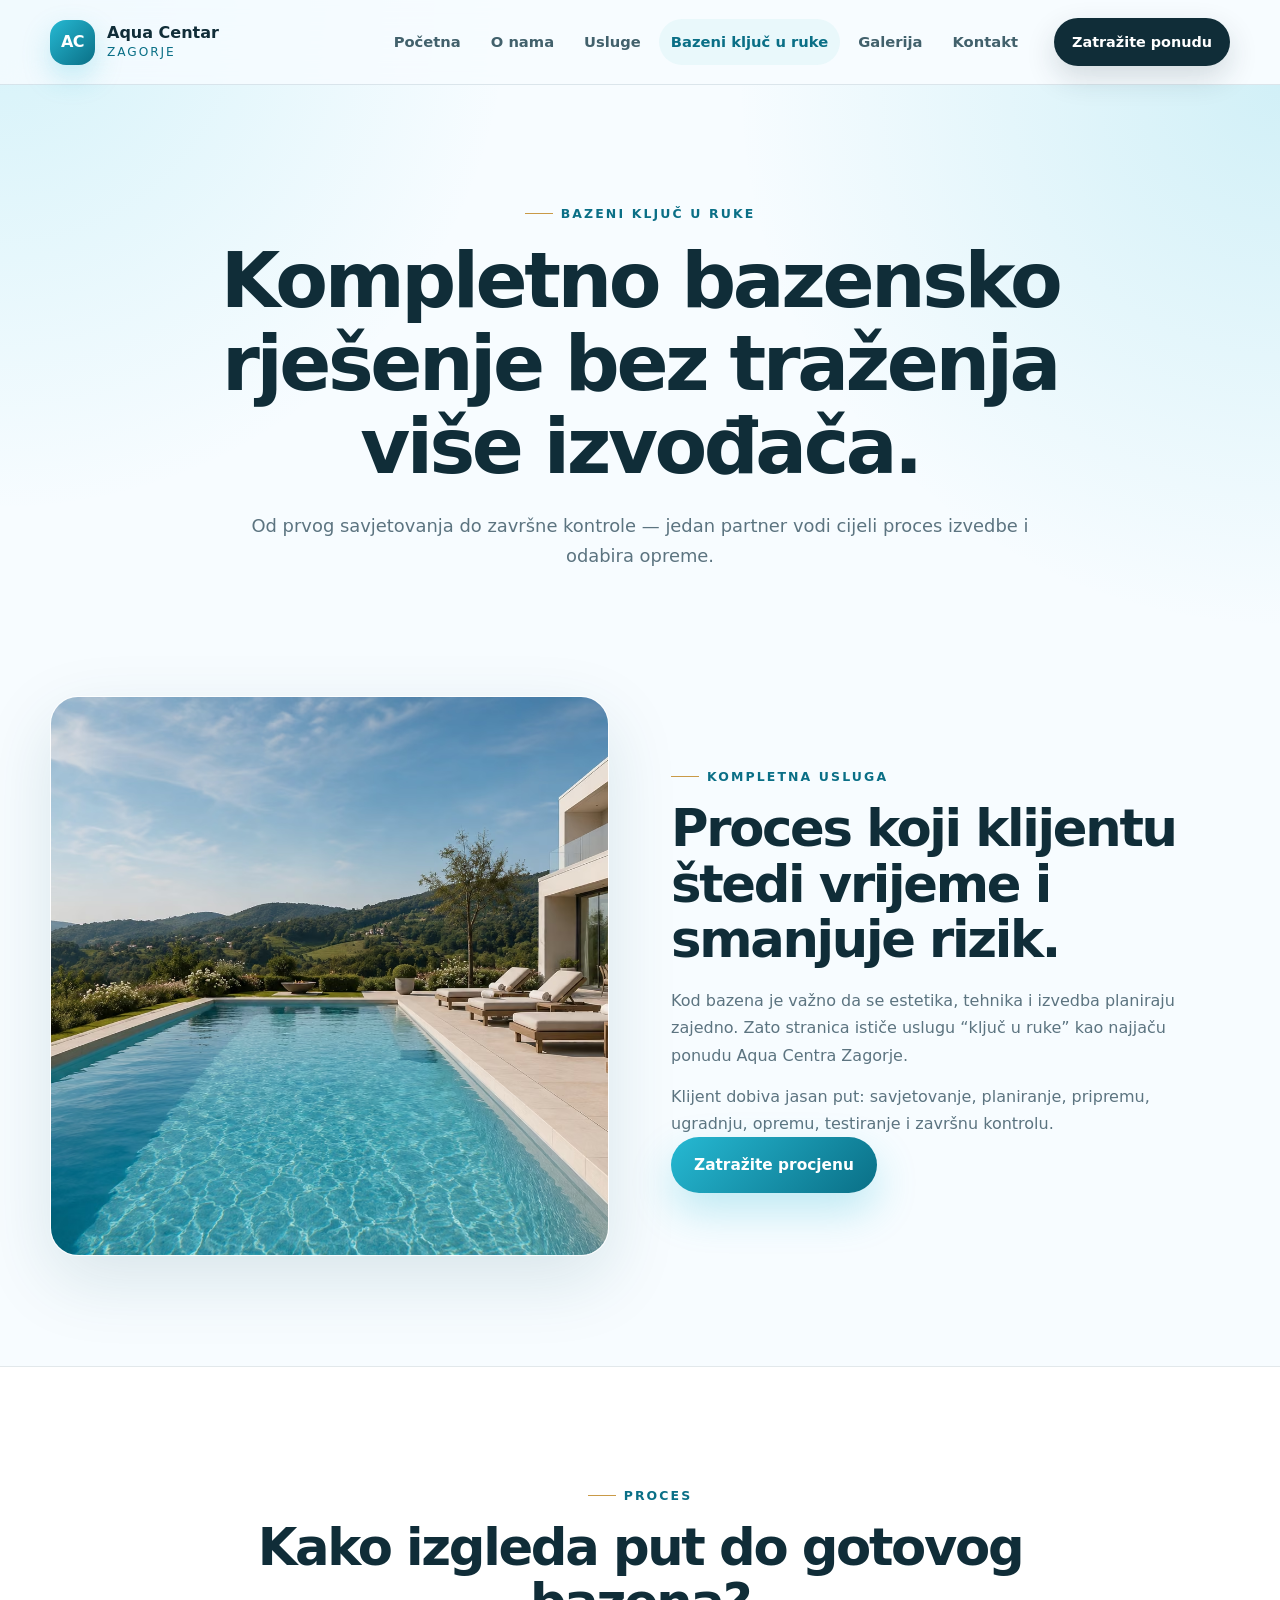
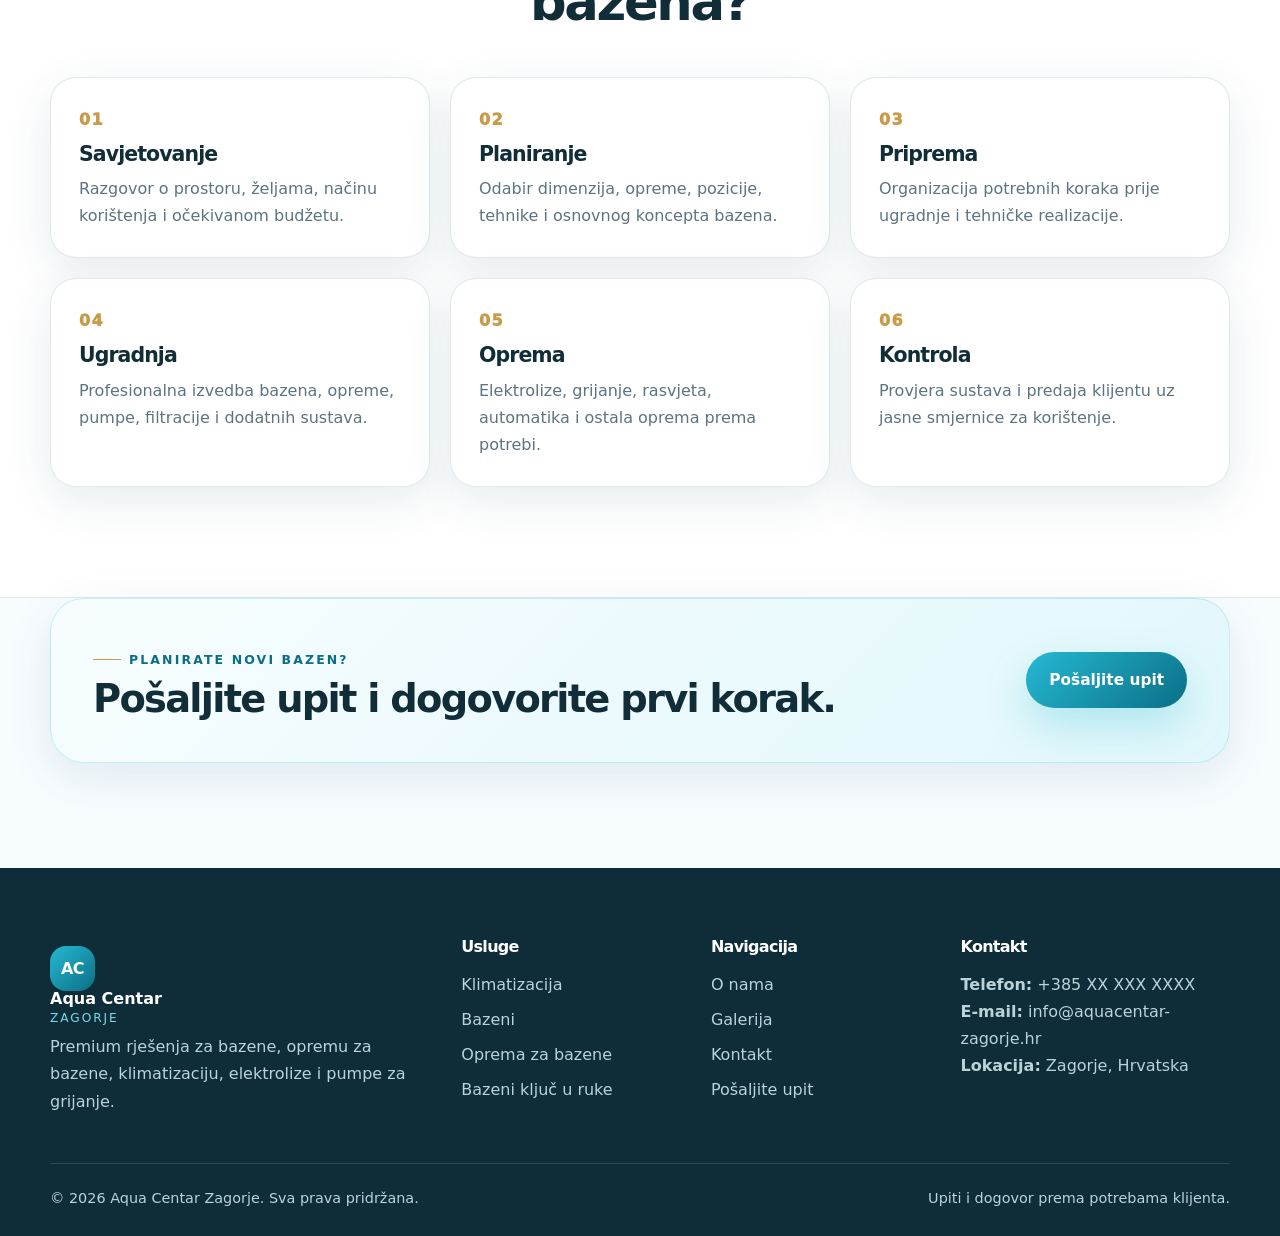
==== commit 7e4cabbc: "6" ====
--- a/bazeni-kljuc-u-ruke.html
+++ b/bazeni-kljuc-u-ruke.html
@@ -3,4 +3,4 @@
 <a class="nav-link " href="usluge.html">Usluge</a>
 <a class="nav-link active" href="bazeni-kljuc-u-ruke.html">Bazeni ključ u ruke</a>
 <a class="nav-link " href="galerija.html">Galerija</a>
-<a class="nav-link " href="kontakt.html">Kontakt</a></nav><a class="nav-cta" href="kontakt.html">Zatražite ponudu</a></div></header><main><section class="page-hero section-pad compact key-hero"><div class="container narrow reveal"><span class="eyebrow">Bazeni ključ u ruke</span><h1>Kompletno bazensko rješenje bez traženja više izvođača.</h1><p>Posebna stranica za najvažniju uslugu — od prvog savjetovanja do završne kontrole i opreme koja odgovara objektu.</p></div></section><section class="section-pad small-top"><div class="container split-grid"><div class="image-frame reveal"><img src="assets/img/hero-bazen-lux.avif" alt="Premium bazen ključ u ruke" width="1500" height="1000"></div><div class="split-copy reveal delay-1"><span class="eyebrow">Kompletna usluga</span><h2>Proces koji klijentu štedi vrijeme i smanjuje rizik.</h2><p>Kod bazena je važno da se estetika, tehnika i izvedba planiraju zajedno. Zato stranica ističe uslugu “ključ u ruke” kao najjaču ponudu Aqua Centra Zagorje.</p><p>Klijent dobiva jasan put: savjetovanje, planiranje, pripremu, ugradnju, opremu, testiranje i završnu kontrolu.</p><a class="btn btn-primary" href="kontakt.html#upit">Zatražite procjenu</a></div></div></section><section class="section-pad process-section"><div class="container section-head reveal"><span class="eyebrow">Proces</span><h2>Kako izgleda put do gotovog bazena?</h2></div><div class="container process-grid"><div class="process-step reveal"><span>01</span><h3>Savjetovanje</h3><p>Razgovor o prostoru, željama, načinu korištenja i očekivanom budžetu.</p></div><div class="process-step reveal delay-1"><span>02</span><h3>Planiranje</h3><p>Odabir dimenzija, opreme, pozicije, tehnike i osnovnog koncepta bazena.</p></div><div class="process-step reveal delay-2"><span>03</span><h3>Priprema</h3><p>Organizacija potrebnih koraka prije ugradnje i tehničke realizacije.</p></div><div class="process-step reveal"><span>04</span><h3>Ugradnja</h3><p>Profesionalna izvedba bazena, opreme, pumpe, filtracije i dodatnih sustava.</p></div><div class="process-step reveal delay-1"><span>05</span><h3>Oprema</h3><p>Elektrolize, grijanje, rasvjeta, automatika i ostala oprema prema potrebi.</p></div><div class="process-step reveal delay-2"><span>06</span><h3>Kontrola</h3><p>Provjera sustava i predaja klijentu uz jasne smjernice za korištenje.</p></div></div></section><section class="cta-band reveal"><div class="container cta-inner"><div><span class="eyebrow">Planirate novi bazen?</span><h2>Pošaljite upit i dogovorite prvi korak.</h2></div><a class="btn btn-primary" href="kontakt.html#upit">Pošaljite upit</a></div></section></main><footer class="site-footer"><div class="container footer-grid"><div><a class="brand footer-brand" href="index.html"><span class="brand-mark">AC</span><span><strong>Aqua Centar</strong><small>Zagorje</small></span></a><p>Premium rješenja za bazene, opremu za bazene, klimatizaciju, elektrolize i pumpe za grijanje.</p></div><div><h3>Usluge</h3><a href="usluge.html#klimatizacija">Klimatizacija</a><a href="usluge.html#bazeni">Bazeni</a><a href="usluge.html#oprema">Oprema za bazene</a><a href="bazeni-kljuc-u-ruke.html">Bazeni ključ u ruke</a></div><div><h3>Navigacija</h3><a href="o-nama.html">O nama</a><a href="galerija.html">Galerija</a><a href="kontakt.html">Kontakt</a><a href="kontakt.html#upit">Pošaljite upit</a></div><div><h3>Kontakt</h3><p><strong>Telefon:</strong> +385 XX XXX XXXX</p><p><strong>E-mail:</strong> info@aquacentar-zagorje.hr</p><p><strong>Lokacija:</strong> Zagorje, Hrvatska</p></div></div><div class="footer-bottom container"><span>© 2026 Aqua Centar Zagorje. Sva prava pridržana.</span><span>Web prezentacija bez online plaćanja.</span></div></footer><script src="assets/js/main.js"></script></body></html>+<a class="nav-link " href="kontakt.html">Kontakt</a></nav><a class="nav-cta" href="kontakt.html">Zatražite ponudu</a></div></header><main><section class="page-hero section-pad compact key-hero"><div class="container narrow reveal"><span class="eyebrow">Bazeni ključ u ruke</span><h1>Kompletno bazensko rješenje bez traženja više izvođača.</h1><p>Od prvog savjetovanja do završne kontrole — jedan partner vodi cijeli proces izvedbe i odabira opreme.</p></div></section><section class="section-pad small-top"><div class="container split-grid"><div class="image-frame reveal"><img src="assets/img/hero-bazen-lux.avif" alt="Premium bazen ključ u ruke" width="1500" height="1000"></div><div class="split-copy reveal delay-1"><span class="eyebrow">Kompletna usluga</span><h2>Proces koji klijentu štedi vrijeme i smanjuje rizik.</h2><p>Kod bazena je važno da se estetika, tehnika i izvedba planiraju zajedno. Zato stranica ističe uslugu “ključ u ruke” kao najjaču ponudu Aqua Centra Zagorje.</p><p>Klijent dobiva jasan put: savjetovanje, planiranje, pripremu, ugradnju, opremu, testiranje i završnu kontrolu.</p><a class="btn btn-primary" href="kontakt.html#upit">Zatražite procjenu</a></div></div></section><section class="section-pad process-section"><div class="container section-head reveal"><span class="eyebrow">Proces</span><h2>Kako izgleda put do gotovog bazena?</h2></div><div class="container process-grid"><div class="process-step reveal"><span>01</span><h3>Savjetovanje</h3><p>Razgovor o prostoru, željama, načinu korištenja i očekivanom budžetu.</p></div><div class="process-step reveal delay-1"><span>02</span><h3>Planiranje</h3><p>Odabir dimenzija, opreme, pozicije, tehnike i osnovnog koncepta bazena.</p></div><div class="process-step reveal delay-2"><span>03</span><h3>Priprema</h3><p>Organizacija potrebnih koraka prije ugradnje i tehničke realizacije.</p></div><div class="process-step reveal"><span>04</span><h3>Ugradnja</h3><p>Profesionalna izvedba bazena, opreme, pumpe, filtracije i dodatnih sustava.</p></div><div class="process-step reveal delay-1"><span>05</span><h3>Oprema</h3><p>Elektrolize, grijanje, rasvjeta, automatika i ostala oprema prema potrebi.</p></div><div class="process-step reveal delay-2"><span>06</span><h3>Kontrola</h3><p>Provjera sustava i predaja klijentu uz jasne smjernice za korištenje.</p></div></div></section><section class="cta-band reveal"><div class="container cta-inner"><div><span class="eyebrow">Planirate novi bazen?</span><h2>Pošaljite upit i dogovorite prvi korak.</h2></div><a class="btn btn-primary" href="kontakt.html#upit">Pošaljite upit</a></div></section></main><footer class="site-footer"><div class="container footer-grid"><div><a class="brand footer-brand" href="index.html"><span class="brand-mark">AC</span><span><strong>Aqua Centar</strong><small>Zagorje</small></span></a><p>Premium rješenja za bazene, opremu za bazene, klimatizaciju, elektrolize i pumpe za grijanje.</p></div><div><h3>Usluge</h3><a href="usluge.html#klimatizacija">Klimatizacija</a><a href="usluge.html#bazeni">Bazeni</a><a href="usluge.html#oprema">Oprema za bazene</a><a href="bazeni-kljuc-u-ruke.html">Bazeni ključ u ruke</a></div><div><h3>Navigacija</h3><a href="o-nama.html">O nama</a><a href="galerija.html">Galerija</a><a href="kontakt.html">Kontakt</a><a href="kontakt.html#upit">Pošaljite upit</a></div><div><h3>Kontakt</h3><p><strong>Telefon:</strong> +385 XX XXX XXXX</p><p><strong>E-mail:</strong> info@aquacentar-zagorje.hr</p><p><strong>Lokacija:</strong> Zagorje, Hrvatska</p></div></div><div class="footer-bottom container"><span>© 2026 Aqua Centar Zagorje. Sva prava pridržana.</span><span>Upiti i dogovor prema potrebama klijenta.</span></div></footer><script src="assets/js/main.js"></script></body></html>
